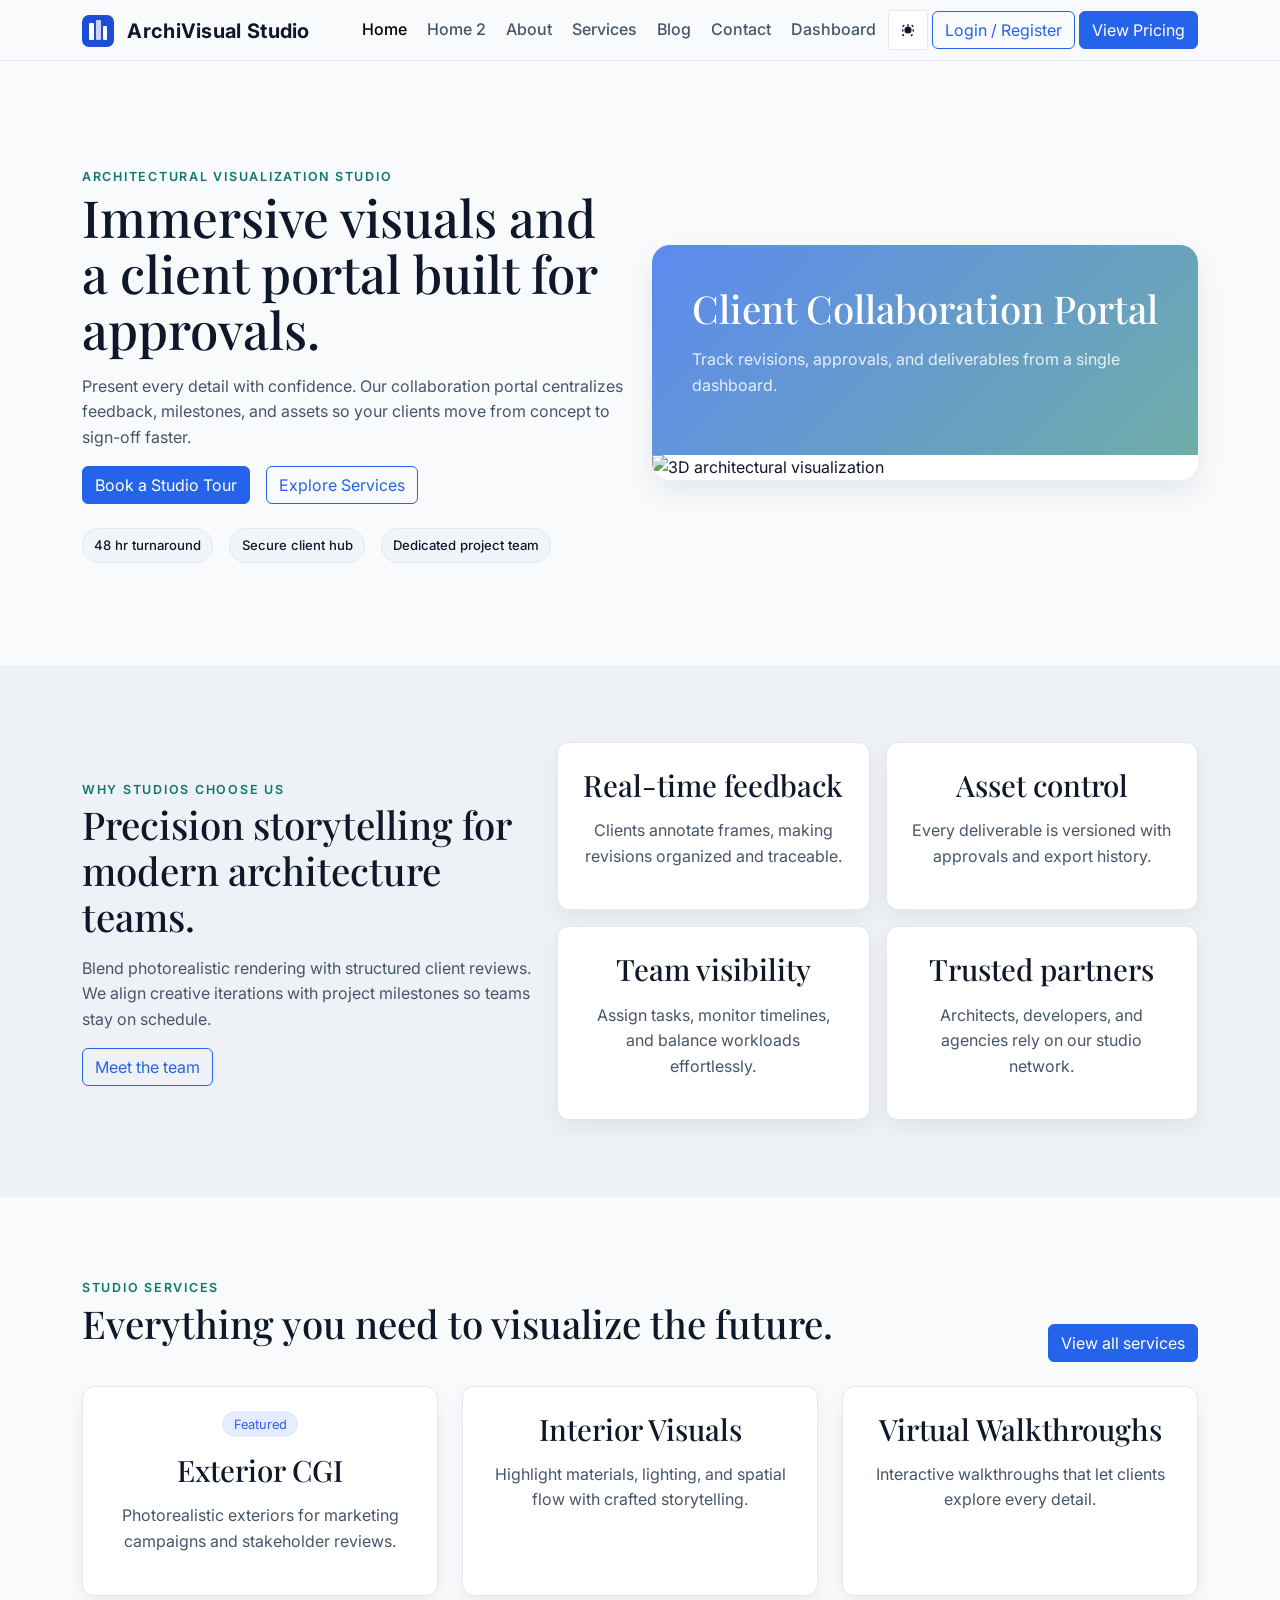
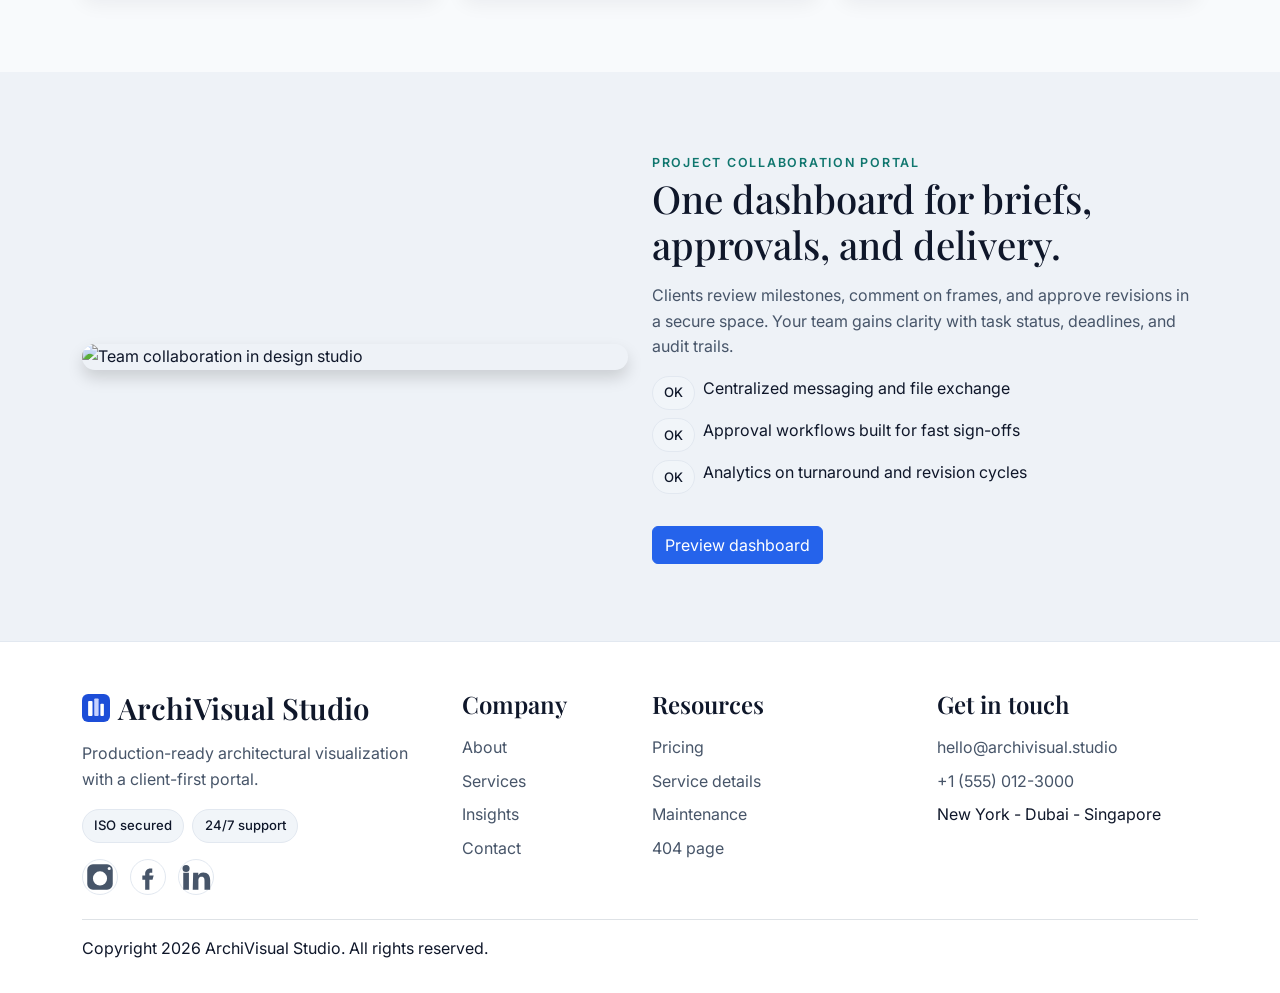
==== index.html @ 90f93f58 "C" ====
<!DOCTYPE html>
<html lang="en" data-theme="light">

<head>
  <meta charset="UTF-8" />
  <meta name="viewport" content="width=device-width, initial-scale=1" />
  <title>Architectural Visualization Studio | Client Collaboration Portal</title>
  <link rel="icon" href="favicon.svg" type="image/svg+xml" />
  <meta name="description"
    content="Architectural Visualization Studio delivers immersive 3D experiences with a client-first collaboration portal, real-time reviews, and production-ready outputs." />
  <link rel="preconnect" href="https://fonts.googleapis.com" />
  <link rel="preconnect" href="https://fonts.gstatic.com" crossorigin />
  <link
    href="https://fonts.googleapis.com/css2?family=Inter:wght@400;500;600;700&family=Playfair+Display:wght@600;700&display=swap"
    rel="stylesheet" />
  <link href="https://cdn.jsdelivr.net/npm/bootstrap@5.3.2/dist/css/bootstrap.min.css" rel="stylesheet" />
  <link rel="stylesheet" href="css/styles.css" />
</head>

<body>
  <div class="page-wrapper">
    <header class="site-header">
      <nav class="navbar navbar-expand-lg">
        <div class="container">
          <a class="navbar-brand" href="index.html">
            <img src="favicon.svg" alt="ArchiVisual Studio Logo"
              style="width: 32px; height: 32px; display: inline-block; vertical-align: middle; margin-right: 8px;">
            <span style="display: inline-block; vertical-align: middle;">ArchiVisual Studio</span>
          </a>
          <button class="navbar-toggler" type="button" data-bs-toggle="collapse" data-bs-target="#mainNav"
            aria-controls="mainNav" aria-expanded="false" aria-label="Toggle navigation">
            <span class="navbar-toggler-icon"></span>
          </button>
          <div class="collapse navbar-collapse" id="mainNav">
            <ul class="navbar-nav ms-auto align-items-lg-center gap-1">
              <li class="nav-item">
                <a class="nav-link active" href="index.html">Home</a>
              </li>
              <li class="nav-item">
                <a class="nav-link" href="home-2.html">Home 2</a>
              </li>
              <li class="nav-item">
                <a class="nav-link" href="about.html">About</a>
              </li>
              <li class="nav-item">
                <a class="nav-link" href="services.html">Services</a>
              </li>
              <li class="nav-item">
                <a class="nav-link" href="blog.html">Blog</a>
              </li>
              <li class="nav-item">
                <a class="nav-link" href="contact.html">Contact</a>
              </li>
              <li class="nav-item">
                <a class="nav-link" href="dashboard.html">Dashboard</a>
              </li>
              <li class="nav-item">
                <button class="btn theme-toggle btn-sm" data-theme-toggle aria-pressed="false">
                  Dark mode
                </button>
              </li>
              <li class="nav-item">
                <a class="btn btn-outline-primary" href="login.html">Login / Register</a>
              </li>
              <li class="nav-item">
                <a class="btn btn-primary" href="pricing.html">View Pricing</a>
              </li>
            </ul>
          </div>
        </div>
      </nav>
    </header>

    <main>
      <section class="hero">
        <div class="container">
          <div class="row align-items-center g-4">
            <div class="col-lg-6">
              <span class="eyebrow">Architectural Visualization Studio</span>
              <h1>Immersive visuals and a client portal built for approvals.</h1>
              <p>
                Present every detail with confidence. Our collaboration portal centralizes feedback,
                milestones, and assets so your clients move from concept to sign-off faster.
              </p>
              <div class="d-flex flex-wrap gap-3">
                <a class="btn btn-primary" href="contact.html">Book a Studio Tour</a>
                <a class="btn btn-outline-primary" href="services.html">Explore Services</a>
              </div>
              <div class="d-flex flex-wrap gap-3 mt-4">
                <span class="tag">48 hr turnaround</span>
                <span class="tag">Secure client hub</span>
                <span class="tag">Dedicated project team</span>
              </div>
            </div>
            <div class="col-lg-6">
              <div class="hero-card">
                <div class="hero-media">
                  <h2>Client Collaboration Portal</h2>
                  <p>Track revisions, approvals, and deliverables from a single dashboard.</p>
                </div>
                <img src="https://images.unsplash.com/photo-1503387762-592deb58ef4e?auto=format&fit=crop&w=1200&q=80"
                  alt="3D architectural visualization" />
              </div>
            </div>
          </div>
        </div>
      </section>

      <section class="section section-alt">
        <div class="container">
          <div class="row align-items-center g-4">
            <div class="col-lg-5">
              <span class="eyebrow">Why studios choose us</span>
              <h2>Precision storytelling for modern architecture teams.</h2>
              <p>
                Blend photorealistic rendering with structured client reviews. We align creative
                iterations with project milestones so teams stay on schedule.
              </p>
              <a class="btn btn-outline-primary" href="about.html">Meet the team</a>
            </div>
            <div class="col-lg-7">
              <div class="row g-3">
                <div class="col-md-6">
                  <div class="feature-card">
                    <h3>Real-time feedback</h3>
                    <p>Clients annotate frames, making revisions organized and traceable.</p>
                  </div>
                </div>
                <div class="col-md-6">
                  <div class="feature-card">
                    <h3>Asset control</h3>
                    <p>Every deliverable is versioned with approvals and export history.</p>
                  </div>
                </div>
                <div class="col-md-6">
                  <div class="feature-card">
                    <h3>Team visibility</h3>
                    <p>Assign tasks, monitor timelines, and balance workloads effortlessly.</p>
                  </div>
                </div>
                <div class="col-md-6">
                  <div class="feature-card">
                    <h3>Trusted partners</h3>
                    <p>Architects, developers, and agencies rely on our studio network.</p>
                  </div>
                </div>
              </div>
            </div>
          </div>
        </div>
      </section>

      <section class="section">
        <div class="container">
          <div class="d-flex justify-content-between align-items-end flex-wrap gap-3 mb-4">
            <div>
              <span class="eyebrow">Studio services</span>
              <h2>Everything you need to visualize the future.</h2>
            </div>
            <a class="btn btn-primary" href="services.html">View all services</a>
          </div>
          <div class="row g-4">
            <div class="col-md-6 col-lg-4">
              <div class="service-card">
                <span class="status-badge">Featured</span>
                <h3 class="mt-3">Exterior CGI</h3>
                <p>Photorealistic exteriors for marketing campaigns and stakeholder reviews.</p>
              </div>
            </div>
            <div class="col-md-6 col-lg-4">
              <div class="service-card">
                <h3>Interior Visuals</h3>
                <p>Highlight materials, lighting, and spatial flow with crafted storytelling.</p>
              </div>
            </div>
            <div class="col-md-6 col-lg-4">
              <div class="service-card">
                <h3>Virtual Walkthroughs</h3>
                <p>Interactive walkthroughs that let clients explore every detail.</p>
              </div>
            </div>
          </div>
        </div>
      </section>

      <section class="section section-alt">
        <div class="container">
          <div class="row align-items-center g-4">
            <div class="col-lg-6">
              <img class="rounded-4 shadow"
                src="https://images.unsplash.com/photo-1497366754035-f200968a6e72?auto=format&fit=crop&w=1200&q=80"
                alt="Team collaboration in design studio" />
            </div>
            <div class="col-lg-6">
              <span class="eyebrow">Project collaboration portal</span>
              <h2>One dashboard for briefs, approvals, and delivery.</h2>
              <p>
                Clients review milestones, comment on frames, and approve revisions in a secure
                space. Your team gains clarity with task status, deadlines, and audit trails.
              </p>
              <ul class="list-unstyled mt-3">
                <li class="d-flex align-items-start gap-2 mb-2">
                  <span class="tag">OK</span>
                  <span>Centralized messaging and file exchange</span>
                </li>
                <li class="d-flex align-items-start gap-2 mb-2">
                  <span class="tag">OK</span>
                  <span>Approval workflows built for fast sign-offs</span>
                </li>
                <li class="d-flex align-items-start gap-2">
                  <span class="tag">OK</span>
                  <span>Analytics on turnaround and revision cycles</span>
                </li>
              </ul>
              <a class="btn btn-primary mt-3" href="dashboard.html">Preview dashboard</a>
            </div>
          </div>
        </div>
      </section>
    </main>

    <footer class="site-footer">
      <div class="container">
        <div class="row g-4">
          <div class="col-lg-4">
            <div style="display: flex; align-items: center; gap: 8px; margin-bottom: 1rem;">
              <img src="favicon.svg" alt="ArchiVisual Studio Logo" style="width: 28px; height: 28px;">
              <h3 class="footer-title" style="margin-bottom: 0;">ArchiVisual Studio</h3>
            </div>
            <p>Production-ready architectural visualization with a client-first portal.</p>
            <div class="d-flex gap-2">
              <span class="tag">ISO secured</span>
              <span class="tag">24/7 support</span>
            </div>
            <div class="footer-social">
              <a href="https://www.instagram.com" aria-label="Instagram">
                <svg viewBox="0 0 24 24" aria-hidden="true">
                  <path
                    d="M7 3h10a4 4 0 0 1 4 4v10a4 4 0 0 1-4 4H7a4 4 0 0 1-4-4V7a4 4 0 0 1 4-4Zm5 5a5 5 0 1 0 .001 10.001A5 5 0 0 0 12 8Zm6.5-.9a1.1 1.1 0 1 0 0-2.2 1.1 1.1 0 0 0 0 2.2Z" />
                </svg>
              </a>
              <a href="https://www.facebook.com" aria-label="Facebook">
                <svg viewBox="0 0 24 24" aria-hidden="true">
                  <path d="M13.5 9H15V6h-1.5C11.6 6 10 7.6 10 9.5V11H8v3h2v7h3v-7h2.2l.8-3H13V9.5c0-.3.2-.5.5-.5Z" />
                </svg>
              </a>
              <a href="https://www.linkedin.com" aria-label="LinkedIn">
                <svg viewBox="0 0 24 24" aria-hidden="true">
                  <path
                    d="M4.98 3.5A2.5 2.5 0 1 0 5 8.5a2.5 2.5 0 0 0-.02-5ZM3 9h4v12H3zM10 9h3.6v1.7h.05c.5-.9 1.7-1.9 3.5-1.9C20.4 8.8 22 10.9 22 14.3V21h-4v-6c0-1.4 0-3.2-2-3.2-2 0-2.3 1.5-2.3 3.1V21h-4z" />
                </svg>
              </a>
            </div>
          </div>
          <div class="col-lg-2 col-md-4">
            <h4 class="footer-title">Company</h4>
            <div class="footer-list">
              <a href="about.html">About</a>
              <a href="services.html">Services</a>
              <a href="blog.html">Insights</a>
              <a href="contact.html">Contact</a>
            </div>
          </div>
          <div class="col-lg-3 col-md-4">
            <h4 class="footer-title">Resources</h4>
            <div class="footer-list">
              <a href="pricing.html">Pricing</a>
              <a href="service-details.html">Service details</a>
              <a href="coming-soon.html">Maintenance</a>
              <a href="404.html">404 page</a>
            </div>
          </div>
          <div class="col-lg-3 col-md-4">
            <h4 class="footer-title">Get in touch</h4>
            <div class="footer-list">
              <a href="mailto:hello@archivisual.studio">hello@archivisual.studio</a>
              <a href="tel:+15550123000">+1 (555) 012-3000</a>
              <span>New York - Dubai - Singapore</span>
            </div>
          </div>
        </div>
        <div class="d-flex justify-content-between align-items-center flex-wrap gap-3 mt-4 border-top pt-3">
          <span>Copyright 2026 ArchiVisual Studio. All rights reserved.</span>
        </div>
      </div>
    </footer>
  </div>

  <script src="https://cdn.jsdelivr.net/npm/bootstrap@5.3.2/dist/js/bootstrap.bundle.min.js"></script>
  <script src="js/main.js"></script>
</body>

</html>
---- css/styles.css ----
/* Base theme variables */
:root {
  color-scheme: light;
  --bg: #f8fafc;
  --bg-alt: #eef2f7;
  --surface: #ffffff;
  --surface-alt: #f1f5f9;
  --text: #0f172a;
  --text-muted: #475569;
  --primary: #2563eb;
  --primary-contrast: #ffffff;
  --accent: #0f766e;
  --border: #e2e8f0;
  --shadow: 0 12px 30px rgba(15, 23, 42, 0.08);
  --radius: 18px;
  --radius-sm: 12px;
  --focus: 0 0 0 0.25rem rgba(37, 99, 235, 0.25);
  --font-sans: "Inter", "Segoe UI", system-ui, -apple-system, sans-serif;
  --font-serif: "Playfair Display", "Times New Roman", serif;
}

[data-theme="dark"] {
  color-scheme: dark;
  --bg: #0b1120;
  --bg-alt: #111827;
  --surface: #111827;
  --surface-alt: #1f2937;
  --text: #f8fafc;
  --text-muted: #cbd5f5;
  --primary: #60a5fa;
  --primary-contrast: #0b1120;
  --accent: #2dd4bf;
  --border: #243047;
  --shadow: 0 20px 40px rgba(3, 7, 18, 0.5);
  --focus: 0 0 0 0.25rem rgba(96, 165, 250, 0.35);
}

* {
  box-sizing: border-box;
}

html {
  font-size: 16px;
  scroll-behavior: smooth;
}

body {
  font-family: var(--font-sans);
  background: var(--bg);
  color: var(--text);
  line-height: 1.6;
  margin: 0;
}

img {
  max-width: 100%;
  display: block;
}

a {
  color: inherit;
  text-decoration: none;
}

a:hover,
a:focus {
  color: var(--primary);
}

:focus-visible {
  outline: none;
  box-shadow: var(--focus);
  border-radius: 8px;
}

.page-wrapper {
  min-height: 100vh;
  display: flex;
  flex-direction: column;
}

.site-header {
  position: sticky;
  top: 0;
  z-index: 1000;
  background: rgba(248, 250, 252, 0.9);
  backdrop-filter: blur(10px);
  border-bottom: 1px solid var(--border);
}

.site-header .navbar-toggler {
  border-color: var(--border);
}

.site-header .navbar-toggler-icon {
  background-image: url("data:image/svg+xml,%3csvg xmlns='http://www.w3.org/2000/svg' viewBox='0 0 30 30'%3e%3cpath stroke='rgba(15, 23, 42, 0.85)' stroke-linecap='round' stroke-miterlimit='10' stroke-width='2' d='M4 7h22M4 15h22M4 23h22'/%3e%3c/svg%3e");
}

[data-theme="dark"] .site-header {
  background: rgba(15, 23, 42, 0.9);
}

[data-theme="dark"] .site-header .navbar-toggler-icon {
  background-image: url("data:image/svg+xml,%3csvg xmlns='http://www.w3.org/2000/svg' viewBox='0 0 30 30'%3e%3cpath stroke='rgba(248, 250, 252, 0.9)' stroke-linecap='round' stroke-miterlimit='10' stroke-width='2' d='M4 7h22M4 15h22M4 23h22'/%3e%3c/svg%3e");
}

.navbar-brand {
  font-weight: 700;
  letter-spacing: 0.3px;
  color: var(--text);
}

.navbar-brand:hover,
.navbar-brand:focus {
  color: var(--text);
}

.nav-link {
  font-weight: 500;
  color: var(--text-muted);
}

.nav-link.active,
.nav-link:hover,
.nav-link:focus {
  color: var(--text);
}

.theme-toggle {
  border: 1px solid var(--border);
  background: var(--surface);
  color: var(--text);
  width: 40px;
  height: 40px;
  display: inline-flex;
  align-items: center;
  justify-content: center;
  padding: 0;
}

.theme-toggle svg {
  width: 18px;
  height: 18px;
  fill: currentColor;
}

.btn-primary {
  background: var(--primary);
  border-color: var(--primary);
  color: var(--primary-contrast);
}

.btn-primary:hover,
.btn-primary:focus {
  background: #1d4ed8;
  border-color: #1d4ed8;
}

[data-theme="dark"] .btn-primary:hover,
[data-theme="dark"] .btn-primary:focus {
  background: #3b82f6;
  border-color: #3b82f6;
}

.btn-outline-primary {
  color: var(--primary);
  border-color: var(--primary);
}

.btn-outline-primary:hover,
.btn-outline-primary:focus {
  background: var(--primary);
  color: var(--primary-contrast);
}

.section {
  padding: clamp(3rem, 6vw, 5rem) 0;
}

.section>.container>.eyebrow,
.section>.container>h1,
.section>.container>h2,
.section>.container>p.lead,
.section>.container>p:not(.lead) {
  text-align: center;
}

.section>.container>h1,
.section>.container>h2 {
  max-width: 900px;
  margin-left: auto;
  margin-right: auto;
}

.section>.container>p {
  max-width: 800px;
  margin-left: auto;
  margin-right: auto;
}

.section-alt {
  background: var(--bg-alt);
}

.eyebrow {
  text-transform: uppercase;
  letter-spacing: 0.14em;
  font-size: 0.78rem;
  color: var(--accent);
  font-weight: 600;
}

h1,
h2,
h3,
h4,
h5,
h6 {
  font-family: var(--font-serif);
  margin: 0 0 1rem;
  color: var(--text);
}

h1 {
  font-size: clamp(2.4rem, 4vw, 3.6rem);
  line-height: 1.1;
}

h2 {
  font-size: clamp(1.9rem, 3vw, 2.7rem);
}

h3 {
  font-size: clamp(1.45rem, 2.3vw, 2rem);
}

p {
  color: var(--text-muted);
  margin: 0 0 1rem;
}

.hero {
  padding: clamp(4rem, 8vw, 7rem) 0;
}

.hero-card {
  background: var(--surface);
  border-radius: var(--radius);
  box-shadow: var(--shadow);
  overflow: hidden;
}

.hero-media {
  background: linear-gradient(135deg, rgba(37, 99, 235, 0.75), rgba(15, 118, 110, 0.6));
  color: var(--primary-contrast);
  padding: 2.5rem;
}

.hero-media h2 {
  color: var(--primary-contrast);
}

.hero-media p {
  color: rgba(255, 255, 255, 0.85);
}

.feature-card,
.service-card,
.blog-card,
.pricing-card {
  background: var(--surface);
  border: 1px solid var(--border);
  border-radius: var(--radius-sm);
  padding: 1.5rem;
  height: 100%;
  box-shadow: 0 8px 20px rgba(15, 23, 42, 0.06);
  text-align: center;
}

/* Center all buttons within cards */
.feature-card .btn,
.service-card .btn,
.blog-card .btn,
.pricing-card .btn {
  display: inline-block;
  margin-left: auto;
  margin-right: auto;
}

.team-card {
  display: flex;
  flex-direction: column;
  align-items: center;
  text-align: center;
  gap: 0.75rem;
}

.team-card img {
  width: 140px;
  height: 140px;
  object-fit: cover;
  border-radius: 999px;
}

.team-card p {
  margin-bottom: 0;
}

.blog-card {
  display: flex;
  flex-direction: column;
  gap: 0.75rem;
}

.blog-card img {
  width: 100%;
  height: 200px;
  object-fit: cover;
  border-radius: 0.75rem;
}

.blog-card .btn {
  margin-top: auto;
}

.service-card:hover,
.blog-card:hover,
.feature-card:hover {
  transform: translateY(-4px);
  transition: transform 0.2s ease;
}

.tag {
  display: inline-flex;
  align-items: center;
  gap: 0.35rem;
  font-size: 0.82rem;
  padding: 0.35rem 0.7rem;
  border-radius: 999px;
  background: var(--surface-alt);
  color: var(--text);
  font-weight: 500;
  border: 1px solid var(--border);
}

.site-footer {
  margin-top: auto;
  padding: 3rem 0 2rem;
  background: var(--surface);
  border-top: 1px solid var(--border);
}

.footer-title {
  font-weight: 600;
  margin-bottom: 1rem;
}

.footer-list a {
  display: block;
  color: var(--text-muted);
  margin-bottom: 0.5rem;
}

.footer-list a:hover {
  color: var(--text);
}

.footer-social {
  display: flex;
  gap: 0.75rem;
  margin-top: 1rem;
}

.footer-social a {
  width: 36px;
  height: 36px;
  border-radius: 999px;
  border: 1px solid var(--border);
  display: inline-flex;
  align-items: center;
  justify-content: center;
  color: var(--text-muted);
  transition: color 0.2s ease, border-color 0.2s ease, transform 0.2s ease;
}

.footer-social a svg {
  fill: var(--text-muted);
  transition: fill 0.2s ease;
}

.footer-social a:hover,
.footer-social a:focus {
  color: var(--primary);
  border-color: var(--primary);
  transform: translateY(-2px);
}

.footer-social a:hover svg,
.footer-social a:focus svg {
  fill: var(--primary);
}

.dashboard-shell {
  min-height: 100vh;
  display: grid;
  grid-template-columns: 260px 1fr;
}

.dashboard-sidebar {
  background: var(--surface);
  border-right: 1px solid var(--border);
  padding: 2rem 1.5rem;
}

.dashboard-content {
  padding: 2rem;
}

.stat-card {
  background: var(--surface);
  border: 1px solid var(--border);
  border-radius: var(--radius-sm);
  padding: 1.5rem;
}

.auth-page {
  min-height: 100vh;
  display: grid;
  place-items: center;
  background: var(--bg);
  padding: 2rem 1rem;
}

.auth-card {
  background: var(--surface);
  border-radius: var(--radius);
  box-shadow: var(--shadow);
  padding: 2.5rem;
  width: min(460px, 100%);
}

.auth-logo {
  display: block;
  text-align: center;
  font-weight: 700;
  margin-bottom: 1.5rem;
}

.contact-list {
  display: grid;
  gap: 1rem;
}

.contact-list strong {
  display: block;
  margin-bottom: 0.25rem;
  color: var(--text);
}

.contact-card {
  background: var(--surface);
  border: 1px solid var(--border);
  border-radius: var(--radius-sm);
  padding: 1.25rem;
  display: grid;
  gap: 0.35rem;
}

.form-control,
.form-select {
  background: var(--surface);
  border-color: var(--border);
  color: var(--text);
}

.form-control:focus,
.form-select:focus {
  border-color: var(--primary);
  box-shadow: var(--focus);
}

.chip-group {
  display: flex;
  flex-wrap: wrap;
  gap: 0.5rem;
}

.filter-chip {
  border: 1px solid var(--border);
  background: var(--surface);
  color: var(--text-muted);
  padding: 0.4rem 0.9rem;
  border-radius: 999px;
  cursor: pointer;
  font-size: 0.85rem;
}

.filter-chip.active {
  background: var(--primary);
  color: var(--primary-contrast);
  border-color: var(--primary);
}

.map-placeholder {
  background: var(--surface-alt);
  border-radius: var(--radius);
  min-height: 320px;
  display: grid;
  place-items: center;
  color: var(--text-muted);
  border: 1px dashed var(--border);
}

.coming-soon {
  min-height: 100vh;
  background: linear-gradient(135deg, rgba(37, 99, 235, 0.85), rgba(15, 118, 110, 0.85)),
    url("https://images.unsplash.com/photo-1500530855697-b586d89ba3ee?auto=format&fit=crop&w=1600&q=80") center/cover no-repeat;
  color: #ffffff;
  display: grid;
  place-items: center;
  text-align: center;
  padding: 2rem;
}

.coming-soon .card {
  background: rgba(15, 23, 42, 0.65);
  border: 1px solid rgba(255, 255, 255, 0.12);
}

.coming-card {
  max-width: 520px;
}

.status-badge {
  font-size: 0.8rem;
  background: rgba(37, 99, 235, 0.12);
  color: var(--primary);
  padding: 0.35rem 0.7rem;
  border-radius: 999px;
}

@media (max-width: 991px) {
  .dashboard-shell {
    grid-template-columns: 1fr;
  }

  .dashboard-sidebar {
    border-right: none;
    border-bottom: 1px solid var(--border);
  }
}

@media (max-width: 767px) {
  .hero-card {
    border-radius: var(--radius-sm);
  }

  .site-header .btn {
    width: 100%;
  }

  /* Center buttons in service cards on mobile */
  .service-card .btn,
  .feature-card .btn,
  .blog-card .btn,
  .pricing-card .btn {
    display: inline-block;
    margin: 0 auto;
  }
}
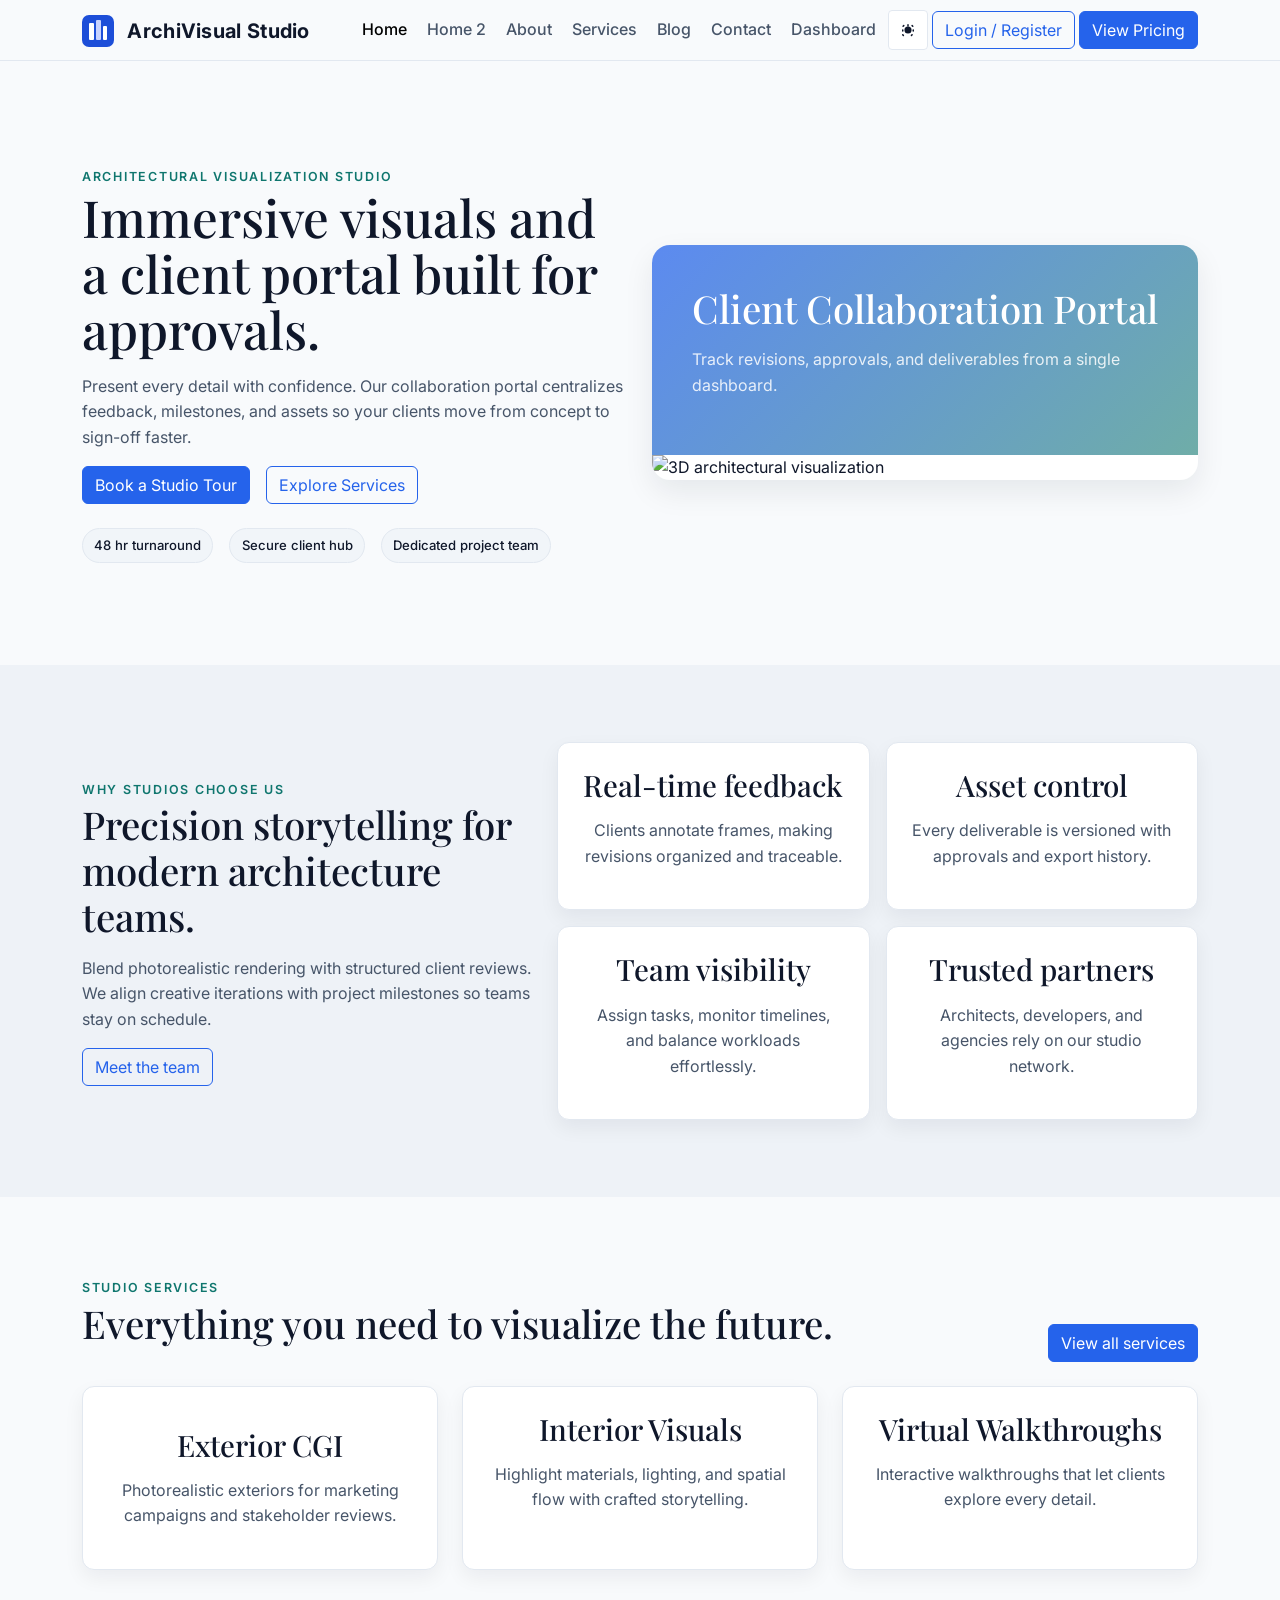
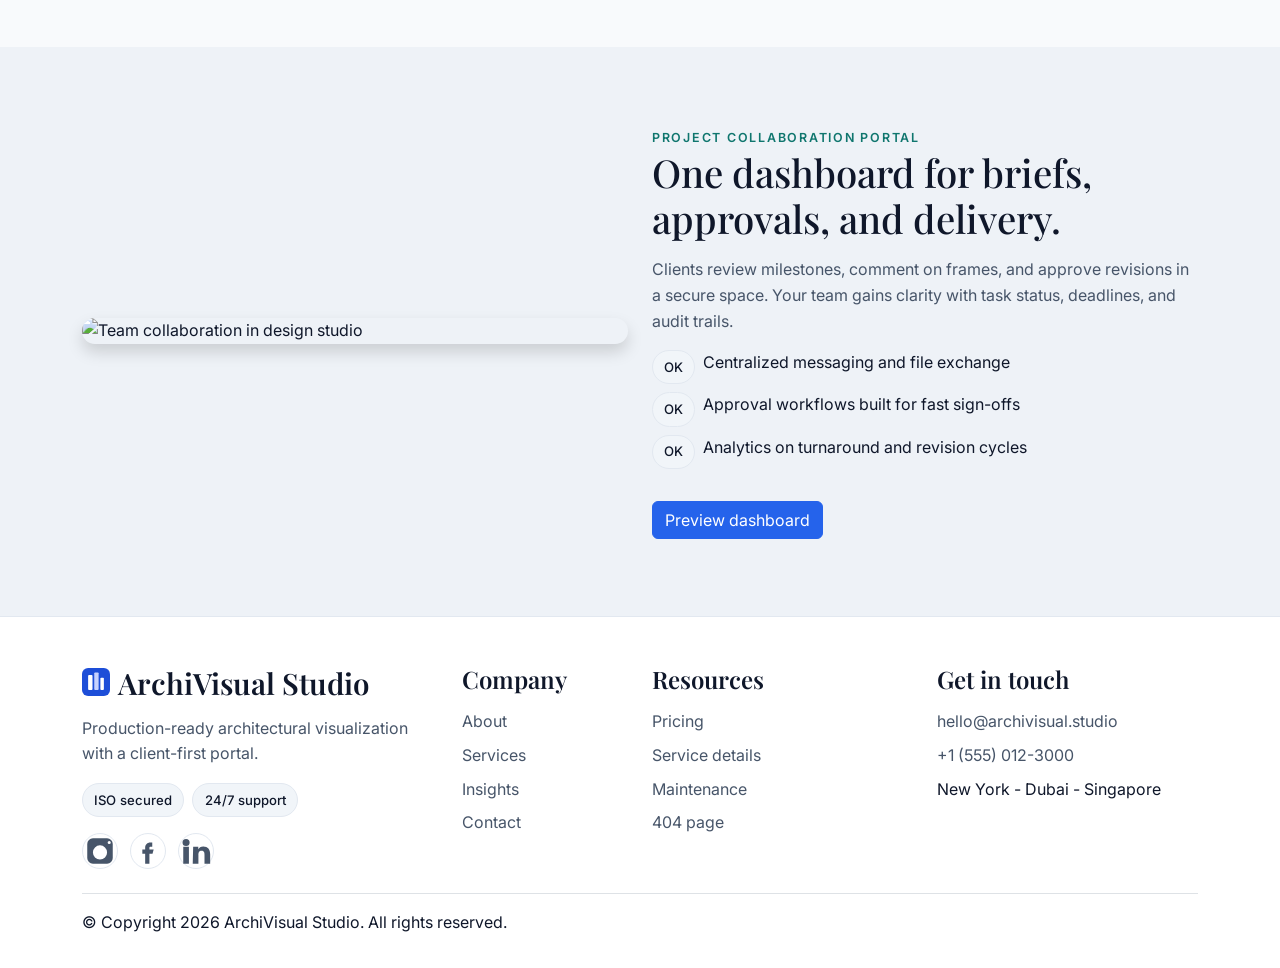
==== commit 36eb2b99: "a" ====
--- a/index.html
+++ b/index.html
@@ -162,7 +162,7 @@
           <div class="row g-4">
             <div class="col-md-6 col-lg-4">
               <div class="service-card">
-                <span class="status-badge">Featured</span>
+                
                 <h3 class="mt-3">Exterior CGI</h3>
                 <p>Photorealistic exteriors for marketing campaigns and stakeholder reviews.</p>
               </div>
@@ -280,7 +280,7 @@
           </div>
         </div>
         <div class="d-flex justify-content-between align-items-center flex-wrap gap-3 mt-4 border-top pt-3">
-          <span>Copyright 2026 ArchiVisual Studio. All rights reserved.</span>
+          <span>&copy; Copyright 2026 ArchiVisual Studio. All rights reserved.</span>
         </div>
       </div>
     </footer>
--- a/css/styles.css
+++ b/css/styles.css
@@ -126,6 +126,17 @@
   color: var(--text);
 }
 
+/* Dark mode navigation fixes */
+[data-theme="dark"] .nav-link {
+  color: var(--text-muted);
+}
+
+[data-theme="dark"] .nav-link.active,
+[data-theme="dark"] .nav-link:hover,
+[data-theme="dark"] .nav-link:focus {
+  color: var(--text);
+}
+
 .theme-toggle {
   border: 1px solid var(--border);
   background: var(--surface);
@@ -341,6 +352,13 @@
   color: var(--text);
   font-weight: 500;
   border: 1px solid var(--border);
+}
+
+/* Ensure OK tags are visible in light mode */
+[data-theme="light"] .tag {
+  background: var(--surface-alt);
+  color: var(--text);
+  border-color: var(--border);
 }
 
 .site-footer {
@@ -412,8 +430,90 @@
   padding: 2rem 1.5rem;
 }
 
+.dashboard-sidebar .nav-link {
+  color: #1e293b !important;
+  font-weight: 500;
+  padding: 0.75rem 1rem;
+  border-radius: 6px;
+  transition: all 0.2s ease;
+}
+
+.dashboard-sidebar .nav-link.active,
+.dashboard-sidebar .nav-link:hover {
+  color: #ffffff !important;
+  background: #2563eb !important;
+}
+
+/* Light mode sidebar navigation */
+[data-theme="light"] .dashboard-sidebar .nav-link {
+  color: #1e293b !important;
+  background: transparent !important;
+}
+
+[data-theme="light"] .dashboard-sidebar .nav-link.active,
+[data-theme="light"] .dashboard-sidebar .nav-link:hover {
+  color: #ffffff !important;
+  background: #2563eb !important;
+}
+
+/* Dark mode sidebar navigation */
+[data-theme="dark"] .dashboard-sidebar .nav-link {
+  color: #f8fafc !important;
+  background: transparent !important;
+}
+
+[data-theme="dark"] .dashboard-sidebar .nav-link.active,
+[data-theme="dark"] .dashboard-sidebar .nav-link:hover {
+  color: #ffffff !important;
+  background: #2563eb !important;
+}
+
 .dashboard-content {
   padding: 2rem;
+  position: relative;
+}
+
+/* Mobile menu button styling */
+#mobileMenuToggle {
+  position: fixed !important;
+  top: 20px !important;
+  left: 20px !important;
+  z-index: 1001;
+  background: #ffffff !important;
+  border: 2px solid #e2e8f0 !important;
+  color: #1e293b !important;
+  padding: 8px 12px !important;
+  border-radius: 6px !important;
+  box-shadow: 0 2px 4px rgba(0, 0, 0, 0.1) !important;
+}
+
+#mobileMenuToggle:hover {
+  background: #f8fafc !important;
+  border-color: #cbd5e1 !important;
+  color: #1e293b !important;
+}
+
+#mobileMenuToggle svg {
+  stroke: #1e293b !important;
+  stroke-width: 2.5 !important;
+}
+
+/* Dark mode styling */
+[data-theme="dark"] #mobileMenuToggle {
+  background: #1e293b !important;
+  border: 2px solid #334155 !important;
+  color: #f8fafc !important;
+  box-shadow: 0 2px 4px rgba(0, 0, 0, 0.3) !important;
+}
+
+[data-theme="dark"] #mobileMenuToggle:hover {
+  background: #334155 !important;
+  border-color: #475569 !important;
+  color: #f8fafc !important;
+}
+
+[data-theme="dark"] #mobileMenuToggle svg {
+  stroke: #f8fafc !important;
 }
 
 .stat-card {
@@ -421,6 +521,7 @@
   border: 1px solid var(--border);
   border-radius: var(--radius-sm);
   padding: 1.5rem;
+  text-align: center;
 }
 
 .auth-page {
@@ -545,8 +646,54 @@
   }
 
   .dashboard-sidebar {
-    border-right: none;
-    border-bottom: 1px solid var(--border);
+    position: fixed;
+    top: 0;
+    left: 0;
+    height: 100vh;
+    width: 280px;
+    z-index: 1050;
+    transform: translateX(-100%);
+    transition: transform 0.3s ease;
+    border-right: 1px solid var(--border);
+  }
+
+  .dashboard-sidebar.show {
+    transform: translateX(0);
+  }
+
+  /* Reduce space between menu items in mobile view */
+  .dashboard-sidebar .d-flex.flex-column {
+    gap: 0.25rem !important;
+  }
+
+  .dashboard-sidebar .nav-link {
+    margin-bottom: 0.125rem !important;
+    padding: 0.5rem 0.75rem !important;
+  }
+
+  .dashboard-content {
+    padding: 1rem;
+    margin-left: 0;
+  }
+
+  /* Add overlay when sidebar is open */
+  .dashboard-shell::before {
+    content: '';
+    position: fixed;
+    top: 0;
+    left: 0;
+    width: 100%;
+    height: 100%;
+    background: rgba(0, 0, 0, 0.5);
+    z-index: 1040;
+    opacity: 0;
+    visibility: hidden;
+    transition: opacity 0.3s ease, visibility 0.3s ease;
+  }
+
+  .dashboard-shell.sidebar-open::before {
+    opacity: 1;
+    visibility: visible;
   }
 }
 
@@ -567,4 +714,98 @@
     display: inline-block;
     margin: 0 auto;
   }
+
+  /* Center hero section content in tab/mobile view */
+  .hero .col-lg-6 {
+    text-align: center;
+  }
+
+  .hero .d-flex {
+    justify-content: center;
+  }
+
+  .hero .d-flex.gap-3 {
+    justify-content: center;
+  }
+
+  .hero-media {
+    text-align: center;
+  }
+
+  /* Center all buttons in mobile/tab view */
+  .btn {
+    display: block;
+    margin: 0.5rem auto;
+    width: auto;
+    padding: 0.5rem 1rem !important;
+    font-size: 0.875rem !important;
+    min-width: auto !important;
+    max-width: 200px !important;
+  }
+
+  /* Center all text content in mobile/tab view */
+  h1, h2, h3, h4, h5, h6 {
+    text-align: center;
+  }
+
+  p {
+    text-align: center;
+  }
+
+  /* Center card content */
+  .service-card,
+  .feature-card,
+  .blog-card,
+  .pricing-card {
+    text-align: center;
+  }
+
+  /* Center eyebrow elements */
+  .eyebrow {
+    text-align: center;
+    display: block;
+  }
+
+  /* Center list items */
+  li {
+    text-align: center;
+  }
+
+  /* Center tags */
+  .tag {
+    margin: 0.25rem auto;
+    display: inline-block;
+  }
+
+  /* Center section headers and content */
+  .section .container > div {
+    text-align: center;
+  }
+
+  /* Center flex containers */
+  .d-flex.justify-content-between {
+    justify-content: center !important;
+    flex-direction: column;
+    align-items: center;
+  }
+
+  /* Fix contact page overflow issues */
+  .row.g-3 {
+    margin: 0;
+  }
+
+  .row.g-3 > * {
+    padding: 0.5rem;
+  }
+
+  /* Ensure form elements don't overflow */
+  body {
+    overflow-x: hidden;
+  }
+
+  .container {
+    max-width: 100%;
+    padding-left: 1rem;
+    padding-right: 1rem;
+  }
 }
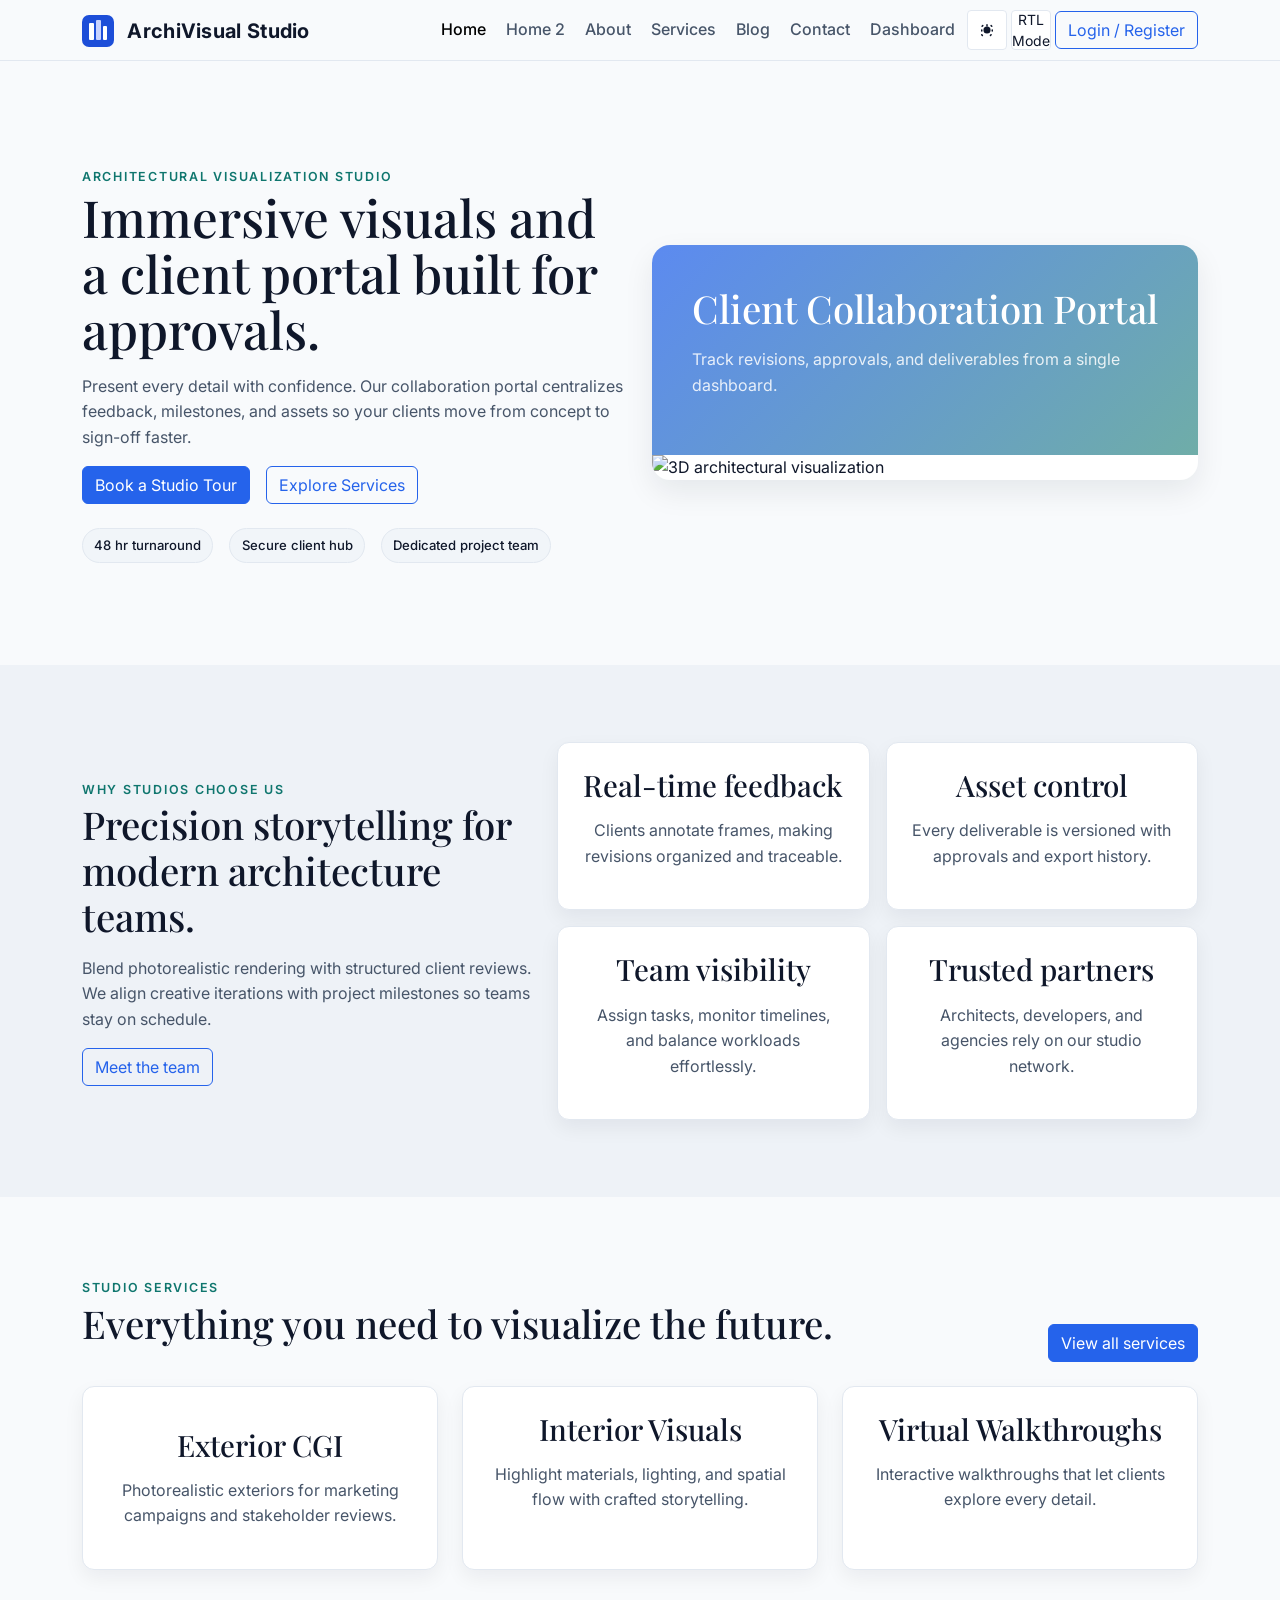
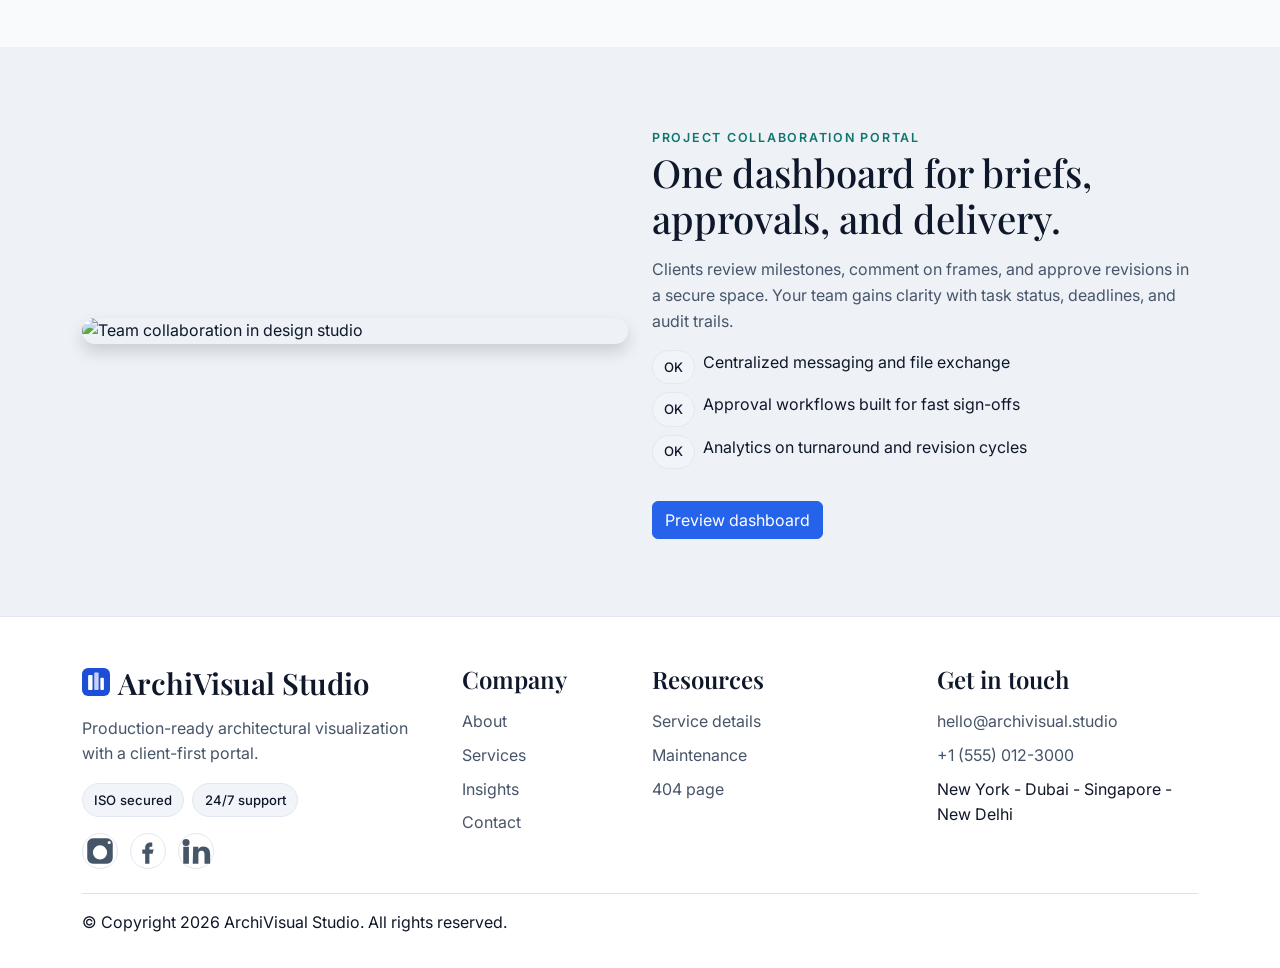
==== commit 42fce947: "cx" ====
--- a/index.html
+++ b/index.html
@@ -60,10 +60,12 @@
                 </button>
               </li>
               <li class="nav-item">
+                <button class="btn theme-toggle btn-sm" data-rtl-toggle aria-pressed="false">
+                  RTL Mode
+                </button>
+              </li>
+              <li class="nav-item">
                 <a class="btn btn-outline-primary" href="login.html">Login / Register</a>
-              </li>
-              <li class="nav-item">
-                <a class="btn btn-primary" href="pricing.html">View Pricing</a>
               </li>
             </ul>
           </div>
@@ -162,7 +164,7 @@
           <div class="row g-4">
             <div class="col-md-6 col-lg-4">
               <div class="service-card">
-                
+
                 <h3 class="mt-3">Exterior CGI</h3>
                 <p>Photorealistic exteriors for marketing campaigns and stakeholder reviews.</p>
               </div>
@@ -264,7 +266,6 @@
           <div class="col-lg-3 col-md-4">
             <h4 class="footer-title">Resources</h4>
             <div class="footer-list">
-              <a href="pricing.html">Pricing</a>
               <a href="service-details.html">Service details</a>
               <a href="coming-soon.html">Maintenance</a>
               <a href="404.html">404 page</a>
@@ -275,7 +276,7 @@
             <div class="footer-list">
               <a href="mailto:hello@archivisual.studio">hello@archivisual.studio</a>
               <a href="tel:+15550123000">+1 (555) 012-3000</a>
-              <span>New York - Dubai - Singapore</span>
+              <span>New York - Dubai - Singapore - New Delhi</span>
             </div>
           </div>
         </div>
@@ -290,4 +291,4 @@
   <script src="js/main.js"></script>
 </body>
 
-</html>+</html>
--- a/css/styles.css
+++ b/css/styles.css
@@ -35,6 +35,13 @@
   --focus: 0 0 0 0.25rem rgba(96, 165, 250, 0.35);
 }
 
+[dir="rtl"] {
+  direction: rtl;
+  text-align: right;
+  --font-sans: "Inter", "Segoe UI", system-ui, -apple-system, sans-serif;
+  --font-serif: "Playfair Display", "Times New Roman", serif;
+}
+
 * {
   box-sizing: border-box;
 }
@@ -430,6 +437,11 @@
   padding: 2rem 1.5rem;
 }
 
+[dir="rtl"] .dashboard-sidebar {
+  border-right: none;
+  border-left: 1px solid var(--border);
+}
+
 .dashboard-sidebar .nav-link {
   color: #1e293b !important;
   font-weight: 500;
@@ -475,16 +487,21 @@
 
 /* Mobile menu button styling */
 #mobileMenuToggle {
-  position: fixed !important;
-  top: 20px !important;
-  left: 20px !important;
+  position: absolute !important;
+  top: 15px !important;
+  left: 15px !important;
   z-index: 1001;
-  background: #ffffff !important;
-  border: 2px solid #e2e8f0 !important;
-  color: #1e293b !important;
-  padding: 8px 12px !important;
+  background: var(--surface) !important;
+  border: 1px solid var(--border) !important;
+  color: var(--text) !important;
+  padding: 8px !important;
   border-radius: 6px !important;
-  box-shadow: 0 2px 4px rgba(0, 0, 0, 0.1) !important;
+  box-shadow: var(--shadow) !important;
+}
+
+[dir="rtl"] #mobileMenuToggle {
+  left: auto !important;
+  right: 15px !important;
 }
 
 #mobileMenuToggle:hover {
@@ -494,8 +511,8 @@
 }
 
 #mobileMenuToggle svg {
-  stroke: #1e293b !important;
-  stroke-width: 2.5 !important;
+  stroke: currentColor !important;
+  stroke-width: 2 !important;
 }
 
 /* Dark mode styling */
@@ -513,7 +530,7 @@
 }
 
 [data-theme="dark"] #mobileMenuToggle svg {
-  stroke: #f8fafc !important;
+  stroke: currentColor !important;
 }
 
 .stat-card {
@@ -658,6 +675,18 @@
   }
 
   .dashboard-sidebar.show {
+    transform: translateX(0);
+  }
+
+  [dir="rtl"] .dashboard-sidebar {
+    left: auto;
+    right: 0;
+    transform: translateX(100%);
+    border-right: none;
+    border-left: 1px solid var(--border);
+  }
+
+  [dir="rtl"] .dashboard-sidebar.show {
     transform: translateX(0);
   }
 
@@ -744,7 +773,12 @@
   }
 
   /* Center all text content in mobile/tab view */
-  h1, h2, h3, h4, h5, h6 {
+  h1,
+  h2,
+  h3,
+  h4,
+  h5,
+  h6 {
     text-align: center;
   }
 
@@ -778,7 +812,7 @@
   }
 
   /* Center section headers and content */
-  .section .container > div {
+  .section .container>div {
     text-align: center;
   }
 
@@ -794,7 +828,7 @@
     margin: 0;
   }
 
-  .row.g-3 > * {
+  .row.g-3>* {
     padding: 0.5rem;
   }
 
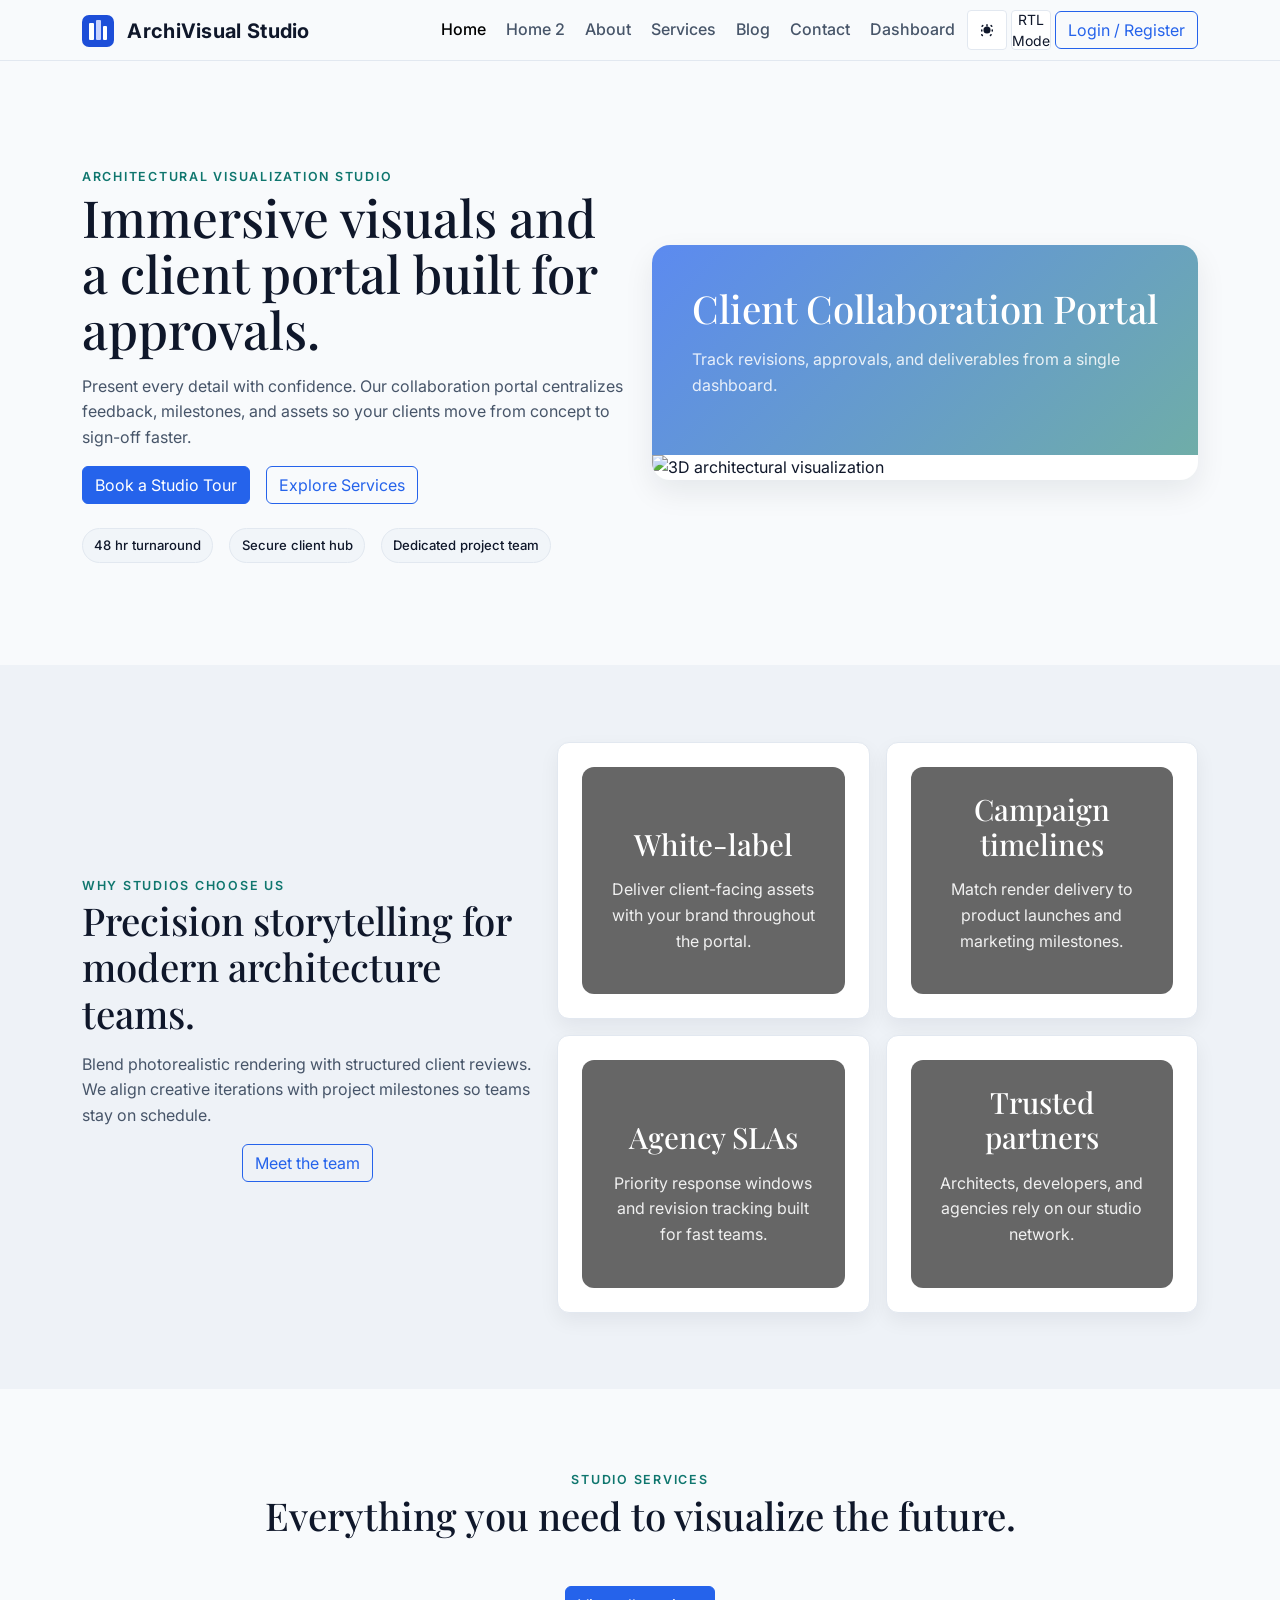
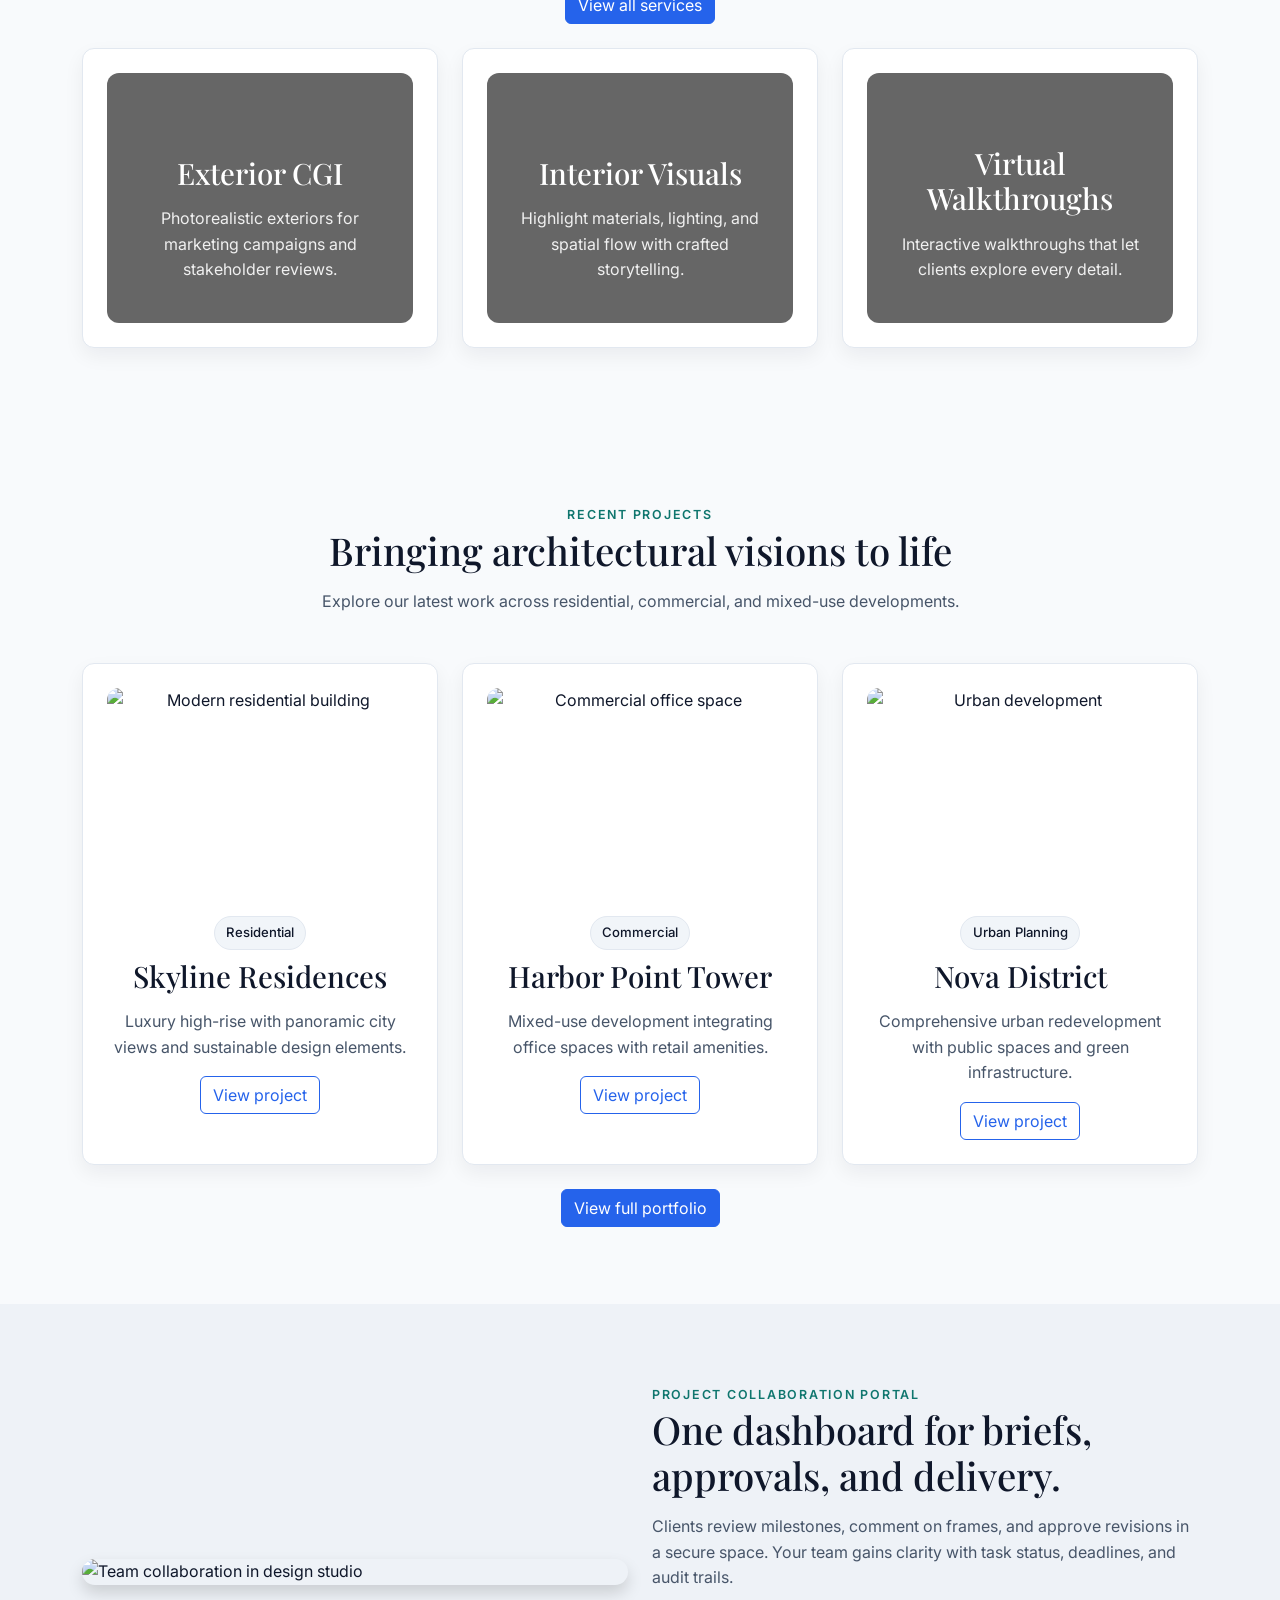
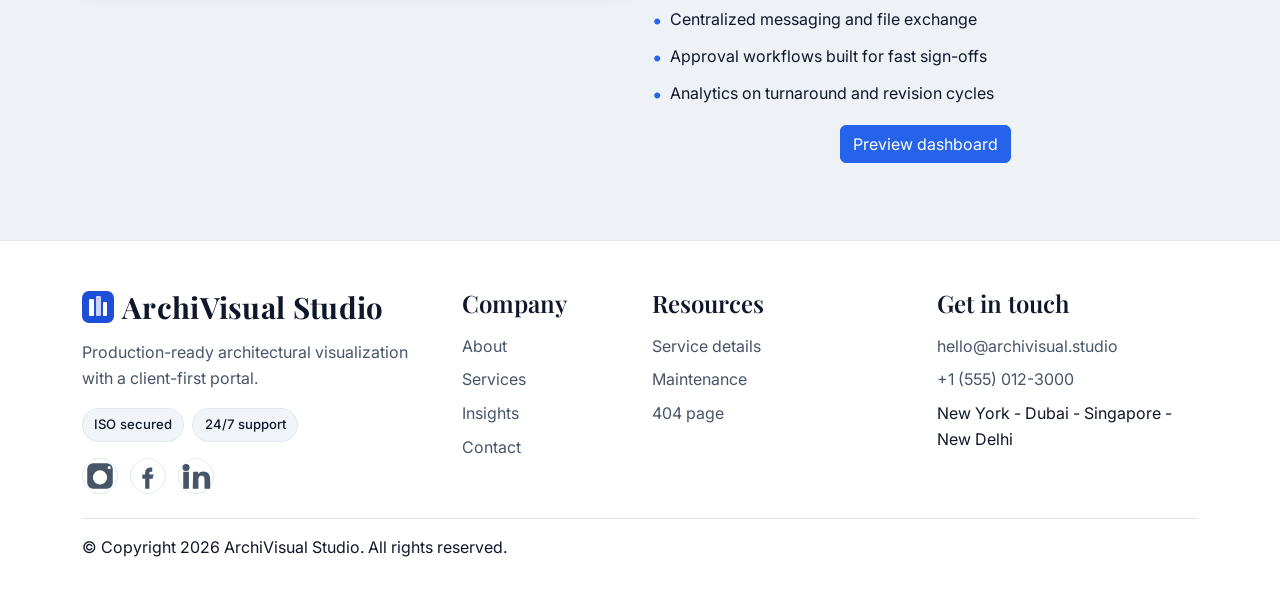
==== commit 96e1677d: "s" ====
--- a/index.html
+++ b/index.html
@@ -25,7 +25,7 @@
           <a class="navbar-brand" href="index.html">
             <img src="favicon.svg" alt="ArchiVisual Studio Logo"
               style="width: 32px; height: 32px; display: inline-block; vertical-align: middle; margin-right: 8px;">
-            <span style="display: inline-block; vertical-align: middle;">ArchiVisual Studio</span>
+            <span style="display: inline-block; vertical-align: middle; font-weight: 700; letter-spacing: 0.3px;">ArchiVisual Studio</span>
           </a>
           <button class="navbar-toggler" type="button" data-bs-toggle="collapse" data-bs-target="#mainNav"
             aria-controls="mainNav" aria-expanded="false" aria-label="Toggle navigation">
@@ -118,32 +118,42 @@
                 Blend photorealistic rendering with structured client reviews. We align creative
                 iterations with project milestones so teams stay on schedule.
               </p>
-              <a class="btn btn-outline-primary" href="about.html">Meet the team</a>
+              <div class="text-center mt-3">
+                <a class="btn btn-outline-primary" href="about.html">Meet the team</a>
+              </div>
             </div>
             <div class="col-lg-7">
               <div class="row g-3">
                 <div class="col-md-6">
-                  <div class="feature-card">
-                    <h3>Real-time feedback</h3>
-                    <p>Clients annotate frames, making revisions organized and traceable.</p>
+                  <div class="feature-card" style="background-image: url('https://images.unsplash.com/photo-1556761175-b413da4baf72?auto=format&fit=crop&w=800&q=80') !important; background-size: cover !important; background-position: center !important; min-height: 200px; position: relative;">
+                    <div style="background: rgba(0,0,0,0.6); padding: 1.5rem; border-radius: inherit; height: 100%; display: flex; flex-direction: column; justify-content: flex-end;">
+                      <h3 style="color: white; margin-top: 0;">White-label</h3>
+                      <p style="color: rgba(255,255,255,0.9);">Deliver client-facing assets with your brand throughout the portal.</p>
+                    </div>
                   </div>
                 </div>
                 <div class="col-md-6">
-                  <div class="feature-card">
-                    <h3>Asset control</h3>
-                    <p>Every deliverable is versioned with approvals and export history.</p>
+                  <div class="feature-card" style="background-image: url('https://images.unsplash.com/photo-1504384308090-c894fdcc538d?auto=format&fit=crop&w=800&q=80') !important; background-size: cover !important; background-position: center !important; min-height: 200px; position: relative;">
+                    <div style="background: rgba(0,0,0,0.6); padding: 1.5rem; border-radius: inherit; height: 100%; display: flex; flex-direction: column; justify-content: flex-end;">
+                      <h3 style="color: white; margin-top: 0;">Campaign timelines</h3>
+                      <p style="color: rgba(255,255,255,0.9);">Match render delivery to product launches and marketing milestones.</p>
+                    </div>
                   </div>
                 </div>
                 <div class="col-md-6">
-                  <div class="feature-card">
-                    <h3>Team visibility</h3>
-                    <p>Assign tasks, monitor timelines, and balance workloads effortlessly.</p>
+                  <div class="feature-card" style="background-image: url('https://images.unsplash.com/photo-1600880292203-757bb62b4baf?auto=format&fit=crop&w=800&q=80') !important; background-size: cover !important; background-position: center !important; min-height: 200px; position: relative;">
+                    <div style="background: rgba(0,0,0,0.6); padding: 1.5rem; border-radius: inherit; height: 100%; display: flex; flex-direction: column; justify-content: flex-end;">
+                      <h3 style="color: white; margin-top: 0;">Agency SLAs</h3>
+                      <p style="color: rgba(255,255,255,0.9);">Priority response windows and revision tracking built for fast teams.</p>
+                    </div>
                   </div>
                 </div>
                 <div class="col-md-6">
-                  <div class="feature-card">
-                    <h3>Trusted partners</h3>
-                    <p>Architects, developers, and agencies rely on our studio network.</p>
+                  <div class="feature-card" style="background-image: url('https://images.unsplash.com/photo-1552664730-d307ca884978?auto=format&fit=crop&w=800&q=80') !important; background-size: cover !important; background-position: center !important; min-height: 200px; position: relative;">
+                    <div style="background: rgba(0,0,0,0.6); padding: 1.5rem; border-radius: inherit; height: 100%; display: flex; flex-direction: column; justify-content: flex-end;">
+                      <h3 style="color: white; margin-top: 0;">Trusted partners</h3>
+                      <p style="color: rgba(255,255,255,0.9);">Architects, developers, and agencies rely on our studio network.</p>
+                    </div>
                   </div>
                 </div>
               </div>
@@ -154,33 +164,89 @@
 
       <section class="section">
         <div class="container">
-          <div class="d-flex justify-content-between align-items-end flex-wrap gap-3 mb-4">
-            <div>
-              <span class="eyebrow">Studio services</span>
-              <h2>Everything you need to visualize the future.</h2>
-            </div>
+          <div class="text-center mb-5">
+            <span class="eyebrow">Studio services</span>
+            <h2>Everything you need to visualize the future.</h2>
+          </div>
+          <div class="text-center mb-4">
             <a class="btn btn-primary" href="services.html">View all services</a>
           </div>
           <div class="row g-4">
             <div class="col-md-6 col-lg-4">
-              <div class="service-card">
-
-                <h3 class="mt-3">Exterior CGI</h3>
-                <p>Photorealistic exteriors for marketing campaigns and stakeholder reviews.</p>
-              </div>
-            </div>
-            <div class="col-md-6 col-lg-4">
-              <div class="service-card">
-                <h3>Interior Visuals</h3>
-                <p>Highlight materials, lighting, and spatial flow with crafted storytelling.</p>
-              </div>
-            </div>
-            <div class="col-md-6 col-lg-4">
-              <div class="service-card">
-                <h3>Virtual Walkthroughs</h3>
-                <p>Interactive walkthroughs that let clients explore every detail.</p>
-              </div>
-            </div>
+              <div class="service-card" style="background-image: url('https://images.unsplash.com/photo-1448630360428-65456885c650?auto=format&fit=crop&w=800&q=80'); background-size: cover; background-position: center; min-height: 300px; position: relative;">
+                <div style="background: rgba(0,0,0,0.6); padding: 1.5rem; border-radius: inherit; height: 100%; display: flex; flex-direction: column; justify-content: flex-end;">
+                  <h3 style="color: white; margin-top: 0;">Exterior CGI</h3>
+                  <p style="color: rgba(255,255,255,0.9);">Photorealistic exteriors for marketing campaigns and stakeholder reviews.</p>
+                </div>
+              </div>
+            </div>
+            <div class="col-md-6 col-lg-4">
+              <div class="service-card" style="background-image: url('https://images.unsplash.com/photo-1486406146926-c627a92ad1ab?auto=format&fit=crop&w=800&q=80'); background-size: cover; background-position: center; min-height: 300px; position: relative;">
+                <div style="background: rgba(0,0,0,0.6); padding: 1.5rem; border-radius: inherit; height: 100%; display: flex; flex-direction: column; justify-content: flex-end;">
+                  <h3 style="color: white; margin-top: 0;">Interior Visuals</h3>
+                  <p style="color: rgba(255,255,255,0.9);">Highlight materials, lighting, and spatial flow with crafted storytelling.</p>
+                </div>
+              </div>
+            </div>
+            <div class="col-md-6 col-lg-4">
+              <div class="service-card" style="background-image: url('https://images.unsplash.com/photo-1451187580459-43490279c0fa?auto=format&fit=crop&w=800&q=80'); background-size: cover; background-position: center; min-height: 300px; position: relative;">
+                <div style="background: rgba(0,0,0,0.6); padding: 1.5rem; border-radius: inherit; height: 100%; display: flex; flex-direction: column; justify-content: flex-end;">
+                  <h3 style="color: white; margin-top: 0;">Virtual Walkthroughs</h3>
+                  <p style="color: rgba(255,255,255,0.9);">Interactive walkthroughs that let clients explore every detail.</p>
+                </div>
+              </div>
+            </div>
+          </div>
+        </div>
+      </section>
+
+      <section class="section">
+        <div class="container">
+          <div class="text-center mb-5">
+            <span class="eyebrow">Recent projects</span>
+            <h2>Bringing architectural visions to life</h2>
+            <p>Explore our latest work across residential, commercial, and mixed-use developments.</p>
+          </div>
+          <div class="row g-4">
+            <div class="col-md-6 col-lg-4">
+              <div class="blog-card">
+                <img src="https://images.unsplash.com/photo-1448630360428-65456885c650?auto=format&fit=crop&w=800&q=80"
+                  alt="Modern residential building" />
+                <div class="mt-3">
+                  <span class="tag">Residential</span>
+                  <h3 class="mt-2">Skyline Residences</h3>
+                  <p>Luxury high-rise with panoramic city views and sustainable design elements.</p>
+                  <a class="btn btn-outline-primary" href="portfolio.html">View project</a>
+                </div>
+              </div>
+            </div>
+            <div class="col-md-6 col-lg-4">
+              <div class="blog-card">
+                <img src="https://images.unsplash.com/photo-1486406146926-c627a92ad1ab?auto=format&fit=crop&w=800&q=80"
+                  alt="Commercial office space" />
+                <div class="mt-3">
+                  <span class="tag">Commercial</span>
+                  <h3 class="mt-2">Harbor Point Tower</h3>
+                  <p>Mixed-use development integrating office spaces with retail amenities.</p>
+                  <a class="btn btn-outline-primary" href="portfolio.html">View project</a>
+                </div>
+              </div>
+            </div>
+            <div class="col-md-6 col-lg-4">
+              <div class="blog-card">
+                <img src="https://images.unsplash.com/photo-1451187580459-43490279c0fa?auto=format&fit=crop&w=800&q=80"
+                  alt="Urban development" />
+                <div class="mt-3">
+                  <span class="tag">Urban Planning</span>
+                  <h3 class="mt-2">Nova District</h3>
+                  <p>Comprehensive urban redevelopment with public spaces and green infrastructure.</p>
+                  <a class="btn btn-outline-primary" href="portfolio.html">View project</a>
+                </div>
+              </div>
+            </div>
+          </div>
+          <div class="text-center mt-4">
+            <a class="btn btn-primary" href="portfolio.html">View full portfolio</a>
           </div>
         </div>
       </section>
@@ -202,19 +268,21 @@
               </p>
               <ul class="list-unstyled mt-3">
                 <li class="d-flex align-items-start gap-2 mb-2">
-                  <span class="tag">OK</span>
+                  <span style="color: var(--primary); font-size: 1.2rem; margin-top: -2px;">•</span>
                   <span>Centralized messaging and file exchange</span>
                 </li>
                 <li class="d-flex align-items-start gap-2 mb-2">
-                  <span class="tag">OK</span>
+                  <span style="color: var(--primary); font-size: 1.2rem; margin-top: -2px;">•</span>
                   <span>Approval workflows built for fast sign-offs</span>
                 </li>
                 <li class="d-flex align-items-start gap-2">
-                  <span class="tag">OK</span>
+                  <span style="color: var(--primary); font-size: 1.2rem; margin-top: -2px;">•</span>
                   <span>Analytics on turnaround and revision cycles</span>
                 </li>
               </ul>
-              <a class="btn btn-primary mt-3" href="dashboard.html">Preview dashboard</a>
+              <div class="text-center mt-3">
+                <a class="btn btn-primary" href="dashboard.html">Preview dashboard</a>
+              </div>
             </div>
           </div>
         </div>
@@ -226,8 +294,8 @@
         <div class="row g-4">
           <div class="col-lg-4">
             <div style="display: flex; align-items: center; gap: 8px; margin-bottom: 1rem;">
-              <img src="favicon.svg" alt="ArchiVisual Studio Logo" style="width: 28px; height: 28px;">
-              <h3 class="footer-title" style="margin-bottom: 0;">ArchiVisual Studio</h3>
+              <img src="favicon.svg" alt="ArchiVisual Studio Logo" style="width: 32px; height: 32px;">
+              <h3 class="footer-title" style="margin-bottom: 0; font-weight: 700; letter-spacing: 0.3px;">ArchiVisual Studio</h3>
             </div>
             <p>Production-ready architectural visualization with a client-first portal.</p>
             <div class="d-flex gap-2">
--- a/css/styles.css
+++ b/css/styles.css
@@ -690,14 +690,14 @@
     transform: translateX(0);
   }
 
-  /* Reduce space between menu items in mobile view */
+  /* Reduce space between menu items in tablet/mobile view */
   .dashboard-sidebar .d-flex.flex-column {
-    gap: 0.25rem !important;
+    gap: 0.125rem !important;
   }
 
   .dashboard-sidebar .nav-link {
-    margin-bottom: 0.125rem !important;
-    padding: 0.5rem 0.75rem !important;
+    margin-bottom: 0.0625rem !important;
+    padding: 0.425rem 0.75rem !important;
   }
 
   .dashboard-content {
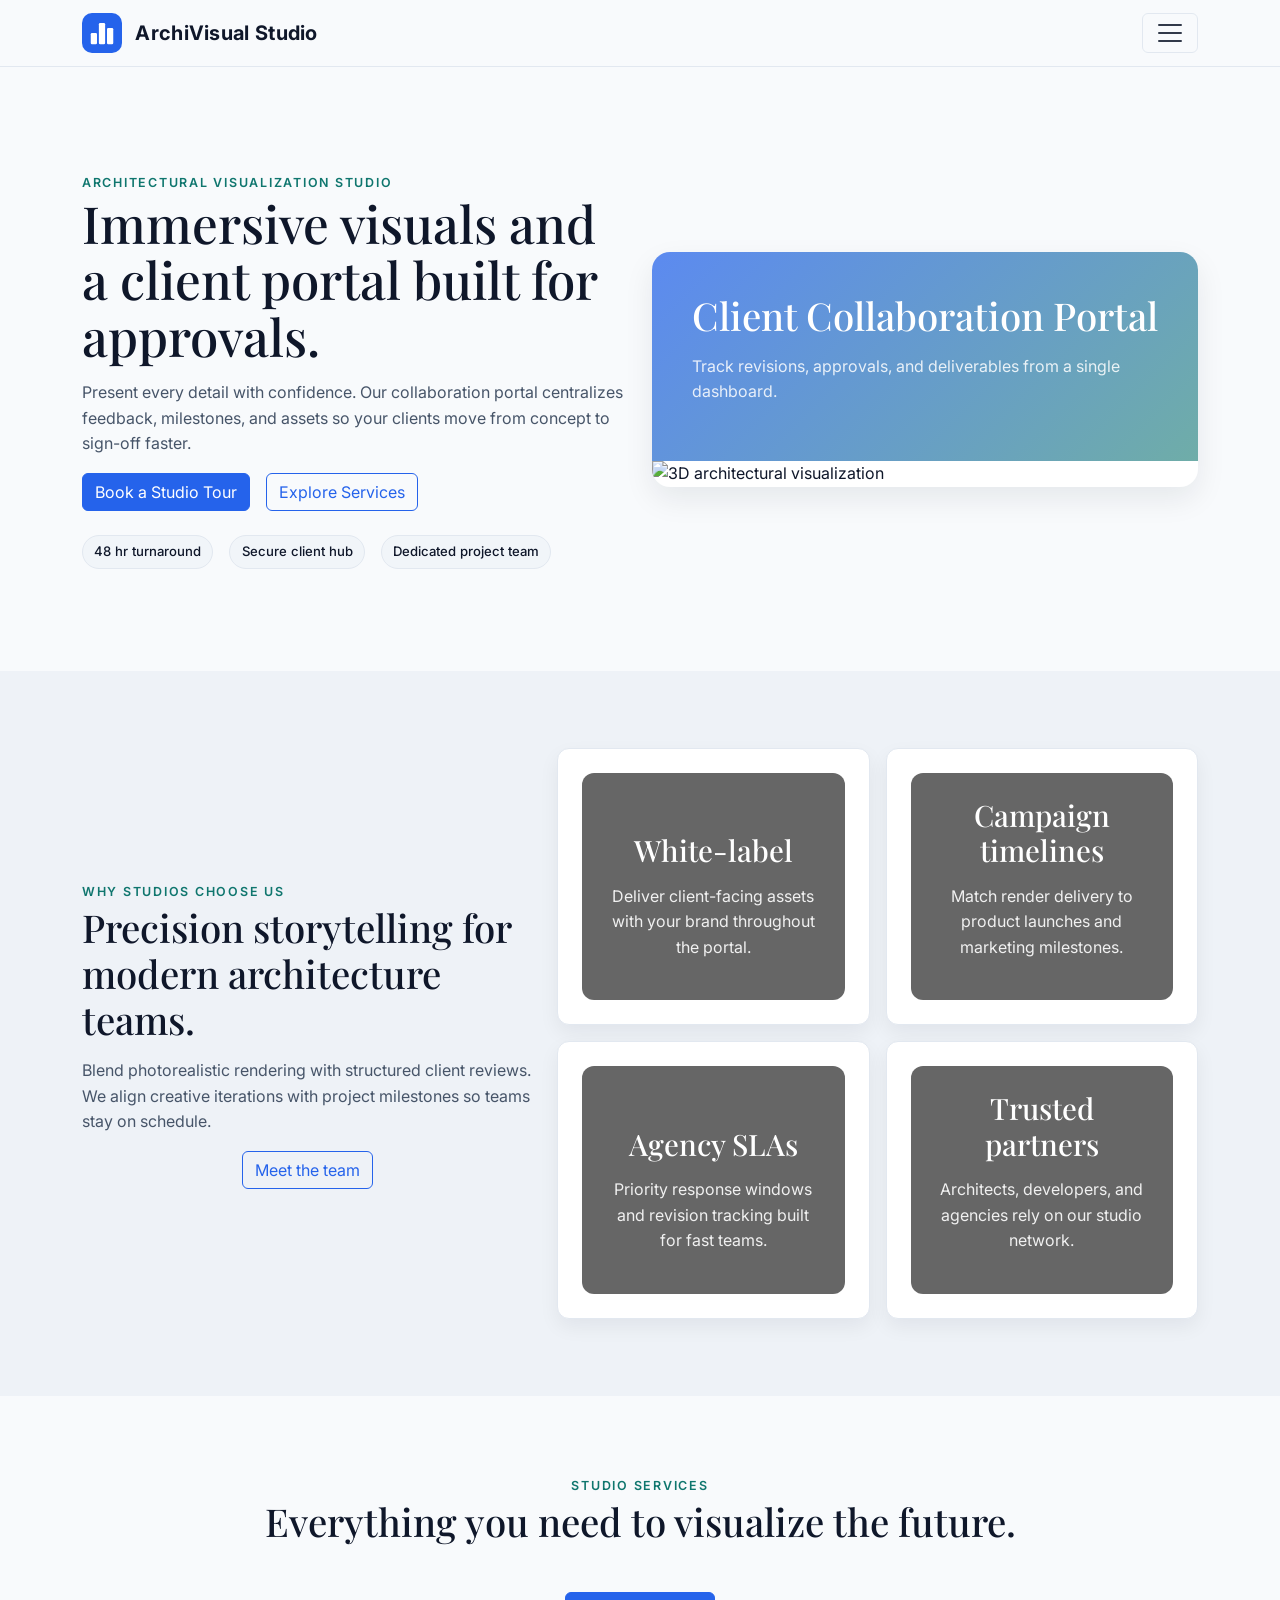
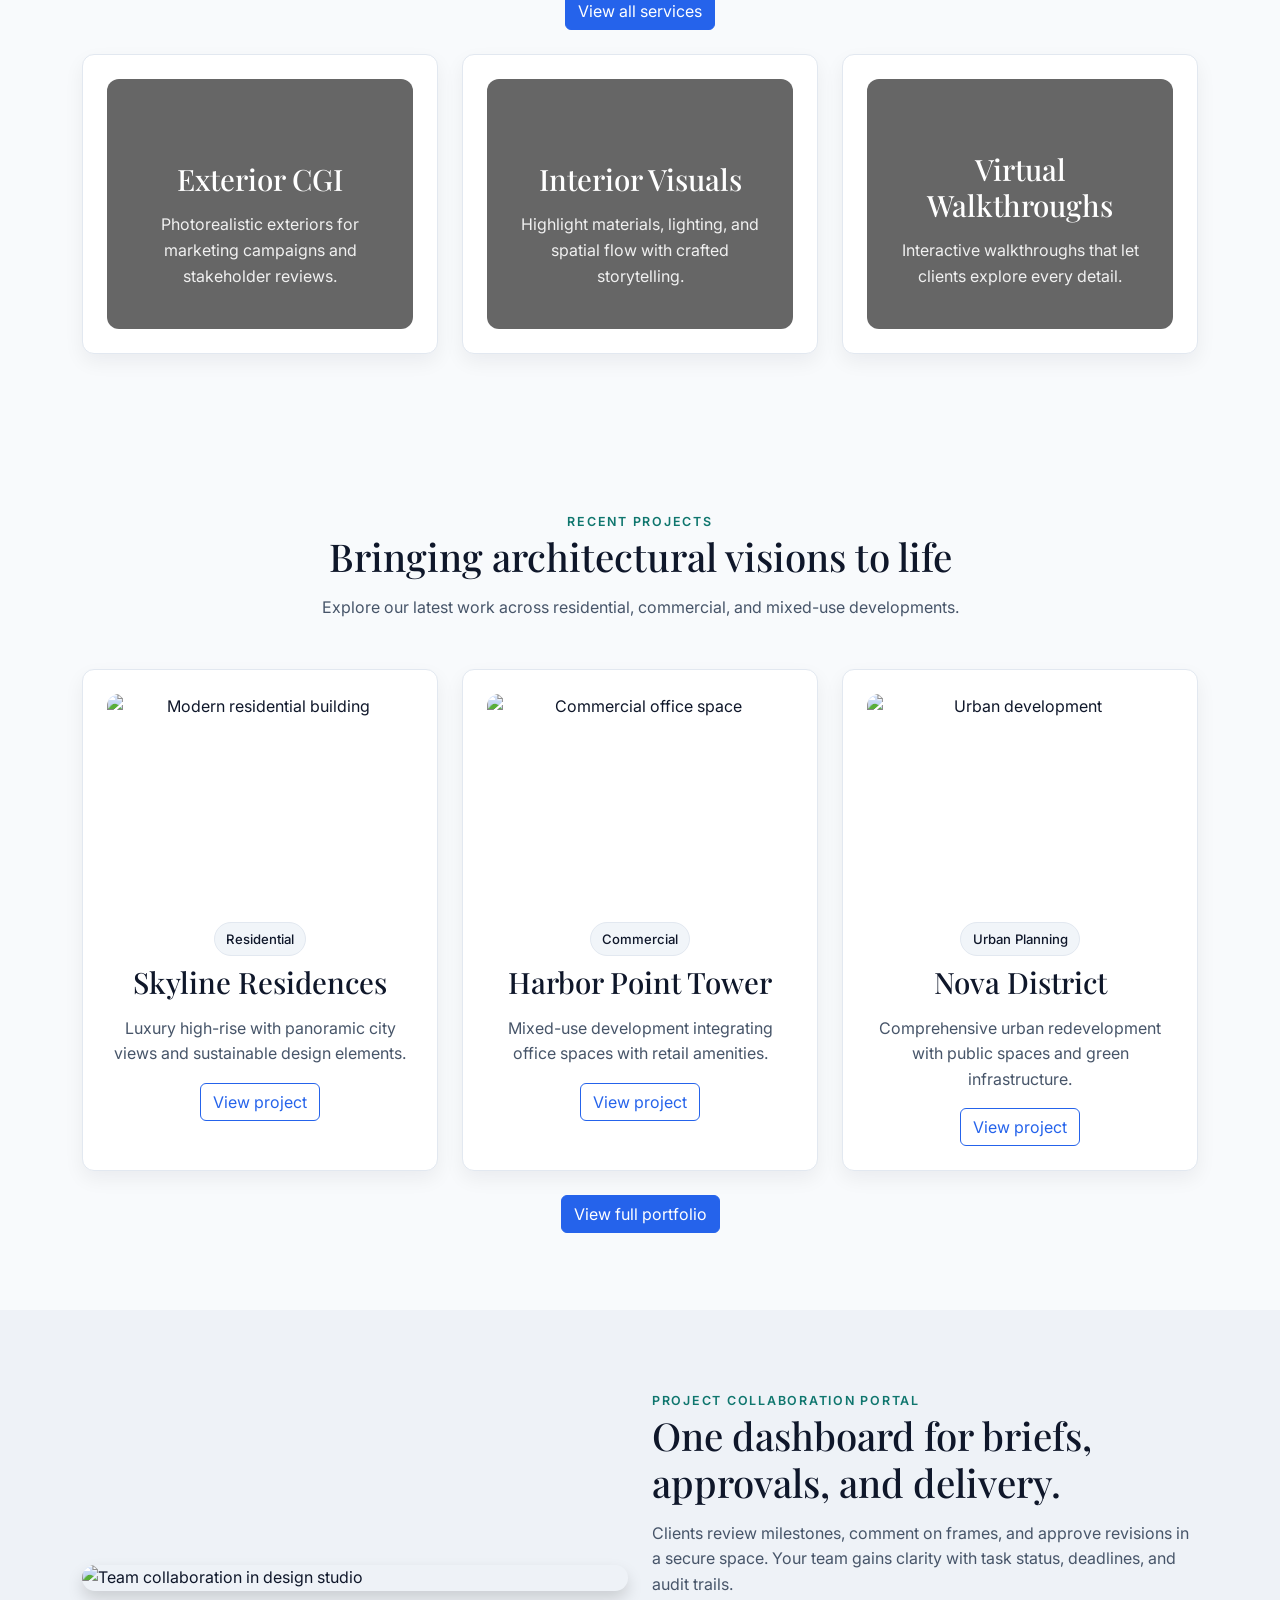
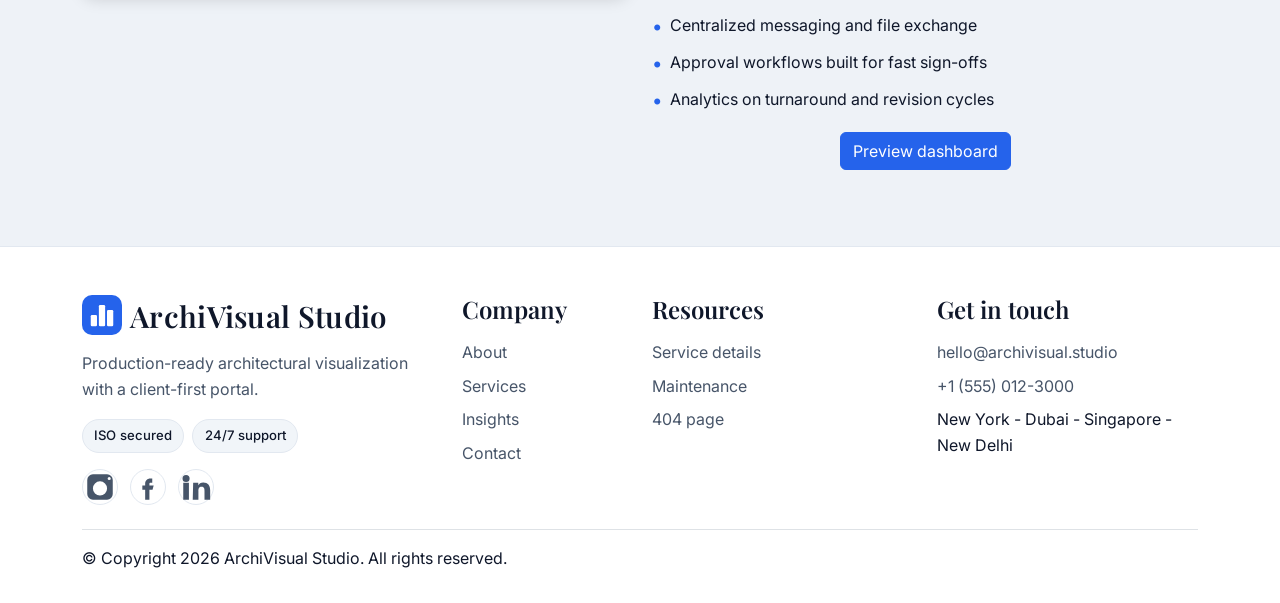
==== commit 57799dc5: "a" ====
--- a/index.html
+++ b/index.html
@@ -20,12 +20,11 @@
 <body>
   <div class="page-wrapper">
     <header class="site-header">
-      <nav class="navbar navbar-expand-lg">
+      <nav class="navbar">
         <div class="container">
           <a class="navbar-brand" href="index.html">
-            <img src="favicon.svg" alt="ArchiVisual Studio Logo"
-              style="width: 32px; height: 32px; display: inline-block; vertical-align: middle; margin-right: 8px;">
-            <span style="display: inline-block; vertical-align: middle; font-weight: 700; letter-spacing: 0.3px;">ArchiVisual Studio</span>
+            <img src="favicon.svg" alt="ArchiVisual Studio Logo" class="logo-img">
+            <span class="brand-text">ArchiVisual Studio</span>
           </a>
           <button class="navbar-toggler" type="button" data-bs-toggle="collapse" data-bs-target="#mainNav"
             aria-controls="mainNav" aria-expanded="false" aria-label="Toggle navigation">
@@ -125,34 +124,46 @@
             <div class="col-lg-7">
               <div class="row g-3">
                 <div class="col-md-6">
-                  <div class="feature-card" style="background-image: url('https://images.unsplash.com/photo-1556761175-b413da4baf72?auto=format&fit=crop&w=800&q=80') !important; background-size: cover !important; background-position: center !important; min-height: 200px; position: relative;">
-                    <div style="background: rgba(0,0,0,0.6); padding: 1.5rem; border-radius: inherit; height: 100%; display: flex; flex-direction: column; justify-content: flex-end;">
+                  <div class="feature-card"
+                    style="background-image: url('https://images.unsplash.com/photo-1556761175-b413da4baf72?auto=format&fit=crop&w=800&q=80') !important; background-size: cover !important; background-position: center !important; min-height: 200px; position: relative;">
+                    <div
+                      style="background: rgba(0,0,0,0.6); padding: 1.5rem; border-radius: inherit; height: 100%; display: flex; flex-direction: column; justify-content: flex-end;">
                       <h3 style="color: white; margin-top: 0;">White-label</h3>
-                      <p style="color: rgba(255,255,255,0.9);">Deliver client-facing assets with your brand throughout the portal.</p>
+                      <p style="color: rgba(255,255,255,0.9);">Deliver client-facing assets with your brand throughout
+                        the portal.</p>
                     </div>
                   </div>
                 </div>
                 <div class="col-md-6">
-                  <div class="feature-card" style="background-image: url('https://images.unsplash.com/photo-1504384308090-c894fdcc538d?auto=format&fit=crop&w=800&q=80') !important; background-size: cover !important; background-position: center !important; min-height: 200px; position: relative;">
-                    <div style="background: rgba(0,0,0,0.6); padding: 1.5rem; border-radius: inherit; height: 100%; display: flex; flex-direction: column; justify-content: flex-end;">
+                  <div class="feature-card"
+                    style="background-image: url('https://images.unsplash.com/photo-1504384308090-c894fdcc538d?auto=format&fit=crop&w=800&q=80') !important; background-size: cover !important; background-position: center !important; min-height: 200px; position: relative;">
+                    <div
+                      style="background: rgba(0,0,0,0.6); padding: 1.5rem; border-radius: inherit; height: 100%; display: flex; flex-direction: column; justify-content: flex-end;">
                       <h3 style="color: white; margin-top: 0;">Campaign timelines</h3>
-                      <p style="color: rgba(255,255,255,0.9);">Match render delivery to product launches and marketing milestones.</p>
+                      <p style="color: rgba(255,255,255,0.9);">Match render delivery to product launches and marketing
+                        milestones.</p>
                     </div>
                   </div>
                 </div>
                 <div class="col-md-6">
-                  <div class="feature-card" style="background-image: url('https://images.unsplash.com/photo-1600880292203-757bb62b4baf?auto=format&fit=crop&w=800&q=80') !important; background-size: cover !important; background-position: center !important; min-height: 200px; position: relative;">
-                    <div style="background: rgba(0,0,0,0.6); padding: 1.5rem; border-radius: inherit; height: 100%; display: flex; flex-direction: column; justify-content: flex-end;">
+                  <div class="feature-card"
+                    style="background-image: url('https://images.unsplash.com/photo-1600880292203-757bb62b4baf?auto=format&fit=crop&w=800&q=80') !important; background-size: cover !important; background-position: center !important; min-height: 200px; position: relative;">
+                    <div
+                      style="background: rgba(0,0,0,0.6); padding: 1.5rem; border-radius: inherit; height: 100%; display: flex; flex-direction: column; justify-content: flex-end;">
                       <h3 style="color: white; margin-top: 0;">Agency SLAs</h3>
-                      <p style="color: rgba(255,255,255,0.9);">Priority response windows and revision tracking built for fast teams.</p>
+                      <p style="color: rgba(255,255,255,0.9);">Priority response windows and revision tracking built for
+                        fast teams.</p>
                     </div>
                   </div>
                 </div>
                 <div class="col-md-6">
-                  <div class="feature-card" style="background-image: url('https://images.unsplash.com/photo-1552664730-d307ca884978?auto=format&fit=crop&w=800&q=80') !important; background-size: cover !important; background-position: center !important; min-height: 200px; position: relative;">
-                    <div style="background: rgba(0,0,0,0.6); padding: 1.5rem; border-radius: inherit; height: 100%; display: flex; flex-direction: column; justify-content: flex-end;">
+                  <div class="feature-card"
+                    style="background-image: url('https://images.unsplash.com/photo-1552664730-d307ca884978?auto=format&fit=crop&w=800&q=80') !important; background-size: cover !important; background-position: center !important; min-height: 200px; position: relative;">
+                    <div
+                      style="background: rgba(0,0,0,0.6); padding: 1.5rem; border-radius: inherit; height: 100%; display: flex; flex-direction: column; justify-content: flex-end;">
                       <h3 style="color: white; margin-top: 0;">Trusted partners</h3>
-                      <p style="color: rgba(255,255,255,0.9);">Architects, developers, and agencies rely on our studio network.</p>
+                      <p style="color: rgba(255,255,255,0.9);">Architects, developers, and agencies rely on our studio
+                        network.</p>
                     </div>
                   </div>
                 </div>
@@ -173,26 +184,35 @@
           </div>
           <div class="row g-4">
             <div class="col-md-6 col-lg-4">
-              <div class="service-card" style="background-image: url('https://images.unsplash.com/photo-1448630360428-65456885c650?auto=format&fit=crop&w=800&q=80'); background-size: cover; background-position: center; min-height: 300px; position: relative;">
-                <div style="background: rgba(0,0,0,0.6); padding: 1.5rem; border-radius: inherit; height: 100%; display: flex; flex-direction: column; justify-content: flex-end;">
+              <div class="service-card"
+                style="background-image: url('https://images.unsplash.com/photo-1448630360428-65456885c650?auto=format&fit=crop&w=800&q=80'); background-size: cover; background-position: center; min-height: 300px; position: relative;">
+                <div
+                  style="background: rgba(0,0,0,0.6); padding: 1.5rem; border-radius: inherit; height: 100%; display: flex; flex-direction: column; justify-content: flex-end;">
                   <h3 style="color: white; margin-top: 0;">Exterior CGI</h3>
-                  <p style="color: rgba(255,255,255,0.9);">Photorealistic exteriors for marketing campaigns and stakeholder reviews.</p>
-                </div>
-              </div>
-            </div>
-            <div class="col-md-6 col-lg-4">
-              <div class="service-card" style="background-image: url('https://images.unsplash.com/photo-1486406146926-c627a92ad1ab?auto=format&fit=crop&w=800&q=80'); background-size: cover; background-position: center; min-height: 300px; position: relative;">
-                <div style="background: rgba(0,0,0,0.6); padding: 1.5rem; border-radius: inherit; height: 100%; display: flex; flex-direction: column; justify-content: flex-end;">
+                  <p style="color: rgba(255,255,255,0.9);">Photorealistic exteriors for marketing campaigns and
+                    stakeholder reviews.</p>
+                </div>
+              </div>
+            </div>
+            <div class="col-md-6 col-lg-4">
+              <div class="service-card"
+                style="background-image: url('https://images.unsplash.com/photo-1486406146926-c627a92ad1ab?auto=format&fit=crop&w=800&q=80'); background-size: cover; background-position: center; min-height: 300px; position: relative;">
+                <div
+                  style="background: rgba(0,0,0,0.6); padding: 1.5rem; border-radius: inherit; height: 100%; display: flex; flex-direction: column; justify-content: flex-end;">
                   <h3 style="color: white; margin-top: 0;">Interior Visuals</h3>
-                  <p style="color: rgba(255,255,255,0.9);">Highlight materials, lighting, and spatial flow with crafted storytelling.</p>
-                </div>
-              </div>
-            </div>
-            <div class="col-md-6 col-lg-4">
-              <div class="service-card" style="background-image: url('https://images.unsplash.com/photo-1451187580459-43490279c0fa?auto=format&fit=crop&w=800&q=80'); background-size: cover; background-position: center; min-height: 300px; position: relative;">
-                <div style="background: rgba(0,0,0,0.6); padding: 1.5rem; border-radius: inherit; height: 100%; display: flex; flex-direction: column; justify-content: flex-end;">
+                  <p style="color: rgba(255,255,255,0.9);">Highlight materials, lighting, and spatial flow with crafted
+                    storytelling.</p>
+                </div>
+              </div>
+            </div>
+            <div class="col-md-6 col-lg-4">
+              <div class="service-card"
+                style="background-image: url('https://images.unsplash.com/photo-1451187580459-43490279c0fa?auto=format&fit=crop&w=800&q=80'); background-size: cover; background-position: center; min-height: 300px; position: relative;">
+                <div
+                  style="background: rgba(0,0,0,0.6); padding: 1.5rem; border-radius: inherit; height: 100%; display: flex; flex-direction: column; justify-content: flex-end;">
                   <h3 style="color: white; margin-top: 0;">Virtual Walkthroughs</h3>
-                  <p style="color: rgba(255,255,255,0.9);">Interactive walkthroughs that let clients explore every detail.</p>
+                  <p style="color: rgba(255,255,255,0.9);">Interactive walkthroughs that let clients explore every
+                    detail.</p>
                 </div>
               </div>
             </div>
@@ -293,9 +313,9 @@
       <div class="container">
         <div class="row g-4">
           <div class="col-lg-4">
-            <div style="display: flex; align-items: center; gap: 8px; margin-bottom: 1rem;">
-              <img src="favicon.svg" alt="ArchiVisual Studio Logo" style="width: 32px; height: 32px;">
-              <h3 class="footer-title" style="margin-bottom: 0; font-weight: 700; letter-spacing: 0.3px;">ArchiVisual Studio</h3>
+            <div style="display: flex; align-items: center; margin-bottom: 1rem;">
+              <img src="favicon.svg" alt="ArchiVisual Studio Logo" class="logo-img">
+              <h3 class="footer-title brand-text" style="margin-bottom: 0;">ArchiVisual Studio</h3>
             </div>
             <p>Production-ready architectural visualization with a client-first portal.</p>
             <div class="d-flex gap-2">
@@ -359,4 +379,4 @@
   <script src="js/main.js"></script>
 </body>
 
-</html>
+</html>
--- a/css/styles.css
+++ b/css/styles.css
@@ -117,6 +117,27 @@
   color: var(--text);
 }
 
+.logo-img {
+  width: 40px;
+  height: 40px;
+  display: inline-block;
+  vertical-align: middle;
+  transition: transform 0.3s ease;
+  margin-right: 8px;
+}
+
+.brand-text {
+  display: inline-block;
+  vertical-align: middle;
+  font-weight: 700;
+  letter-spacing: 0.3px;
+}
+
+.navbar-brand:hover .logo-img {
+  transform: scale(1.1);
+}
+
+
 .navbar-brand:hover,
 .navbar-brand:focus {
   color: var(--text);
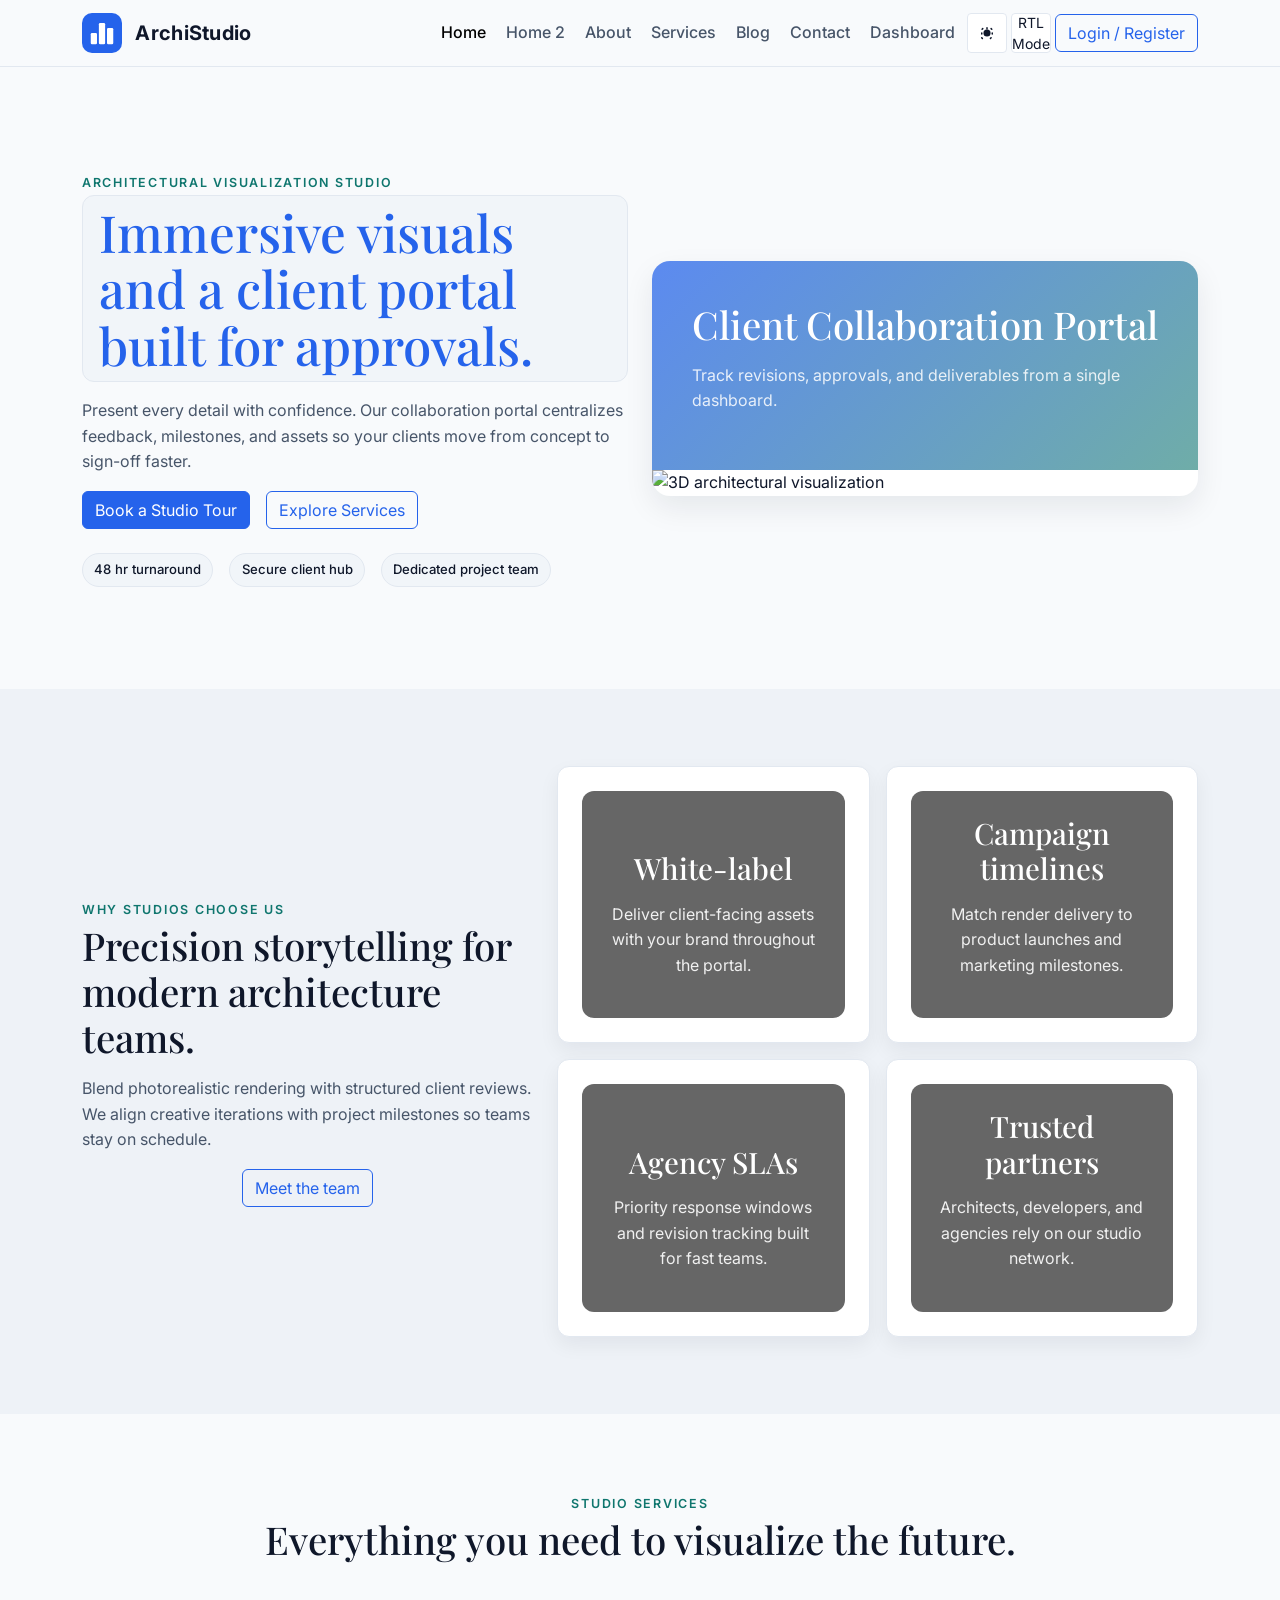
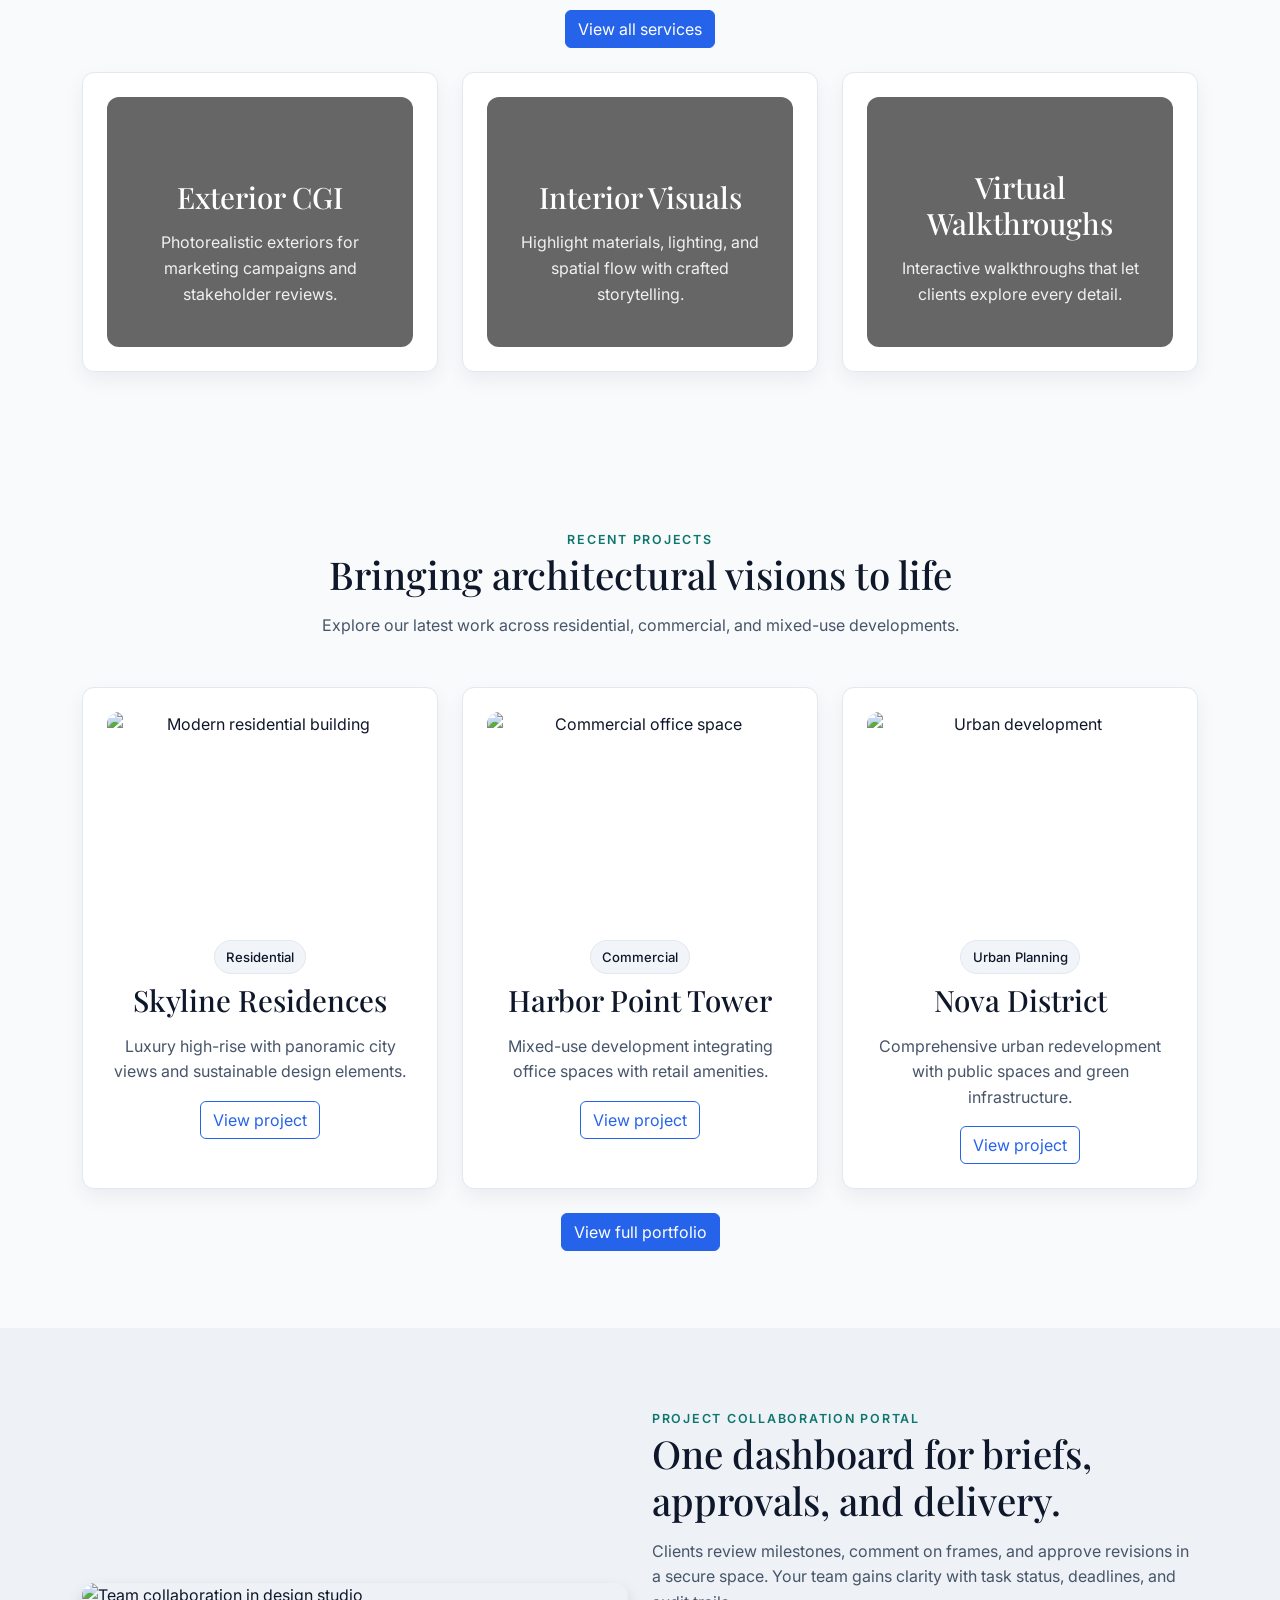
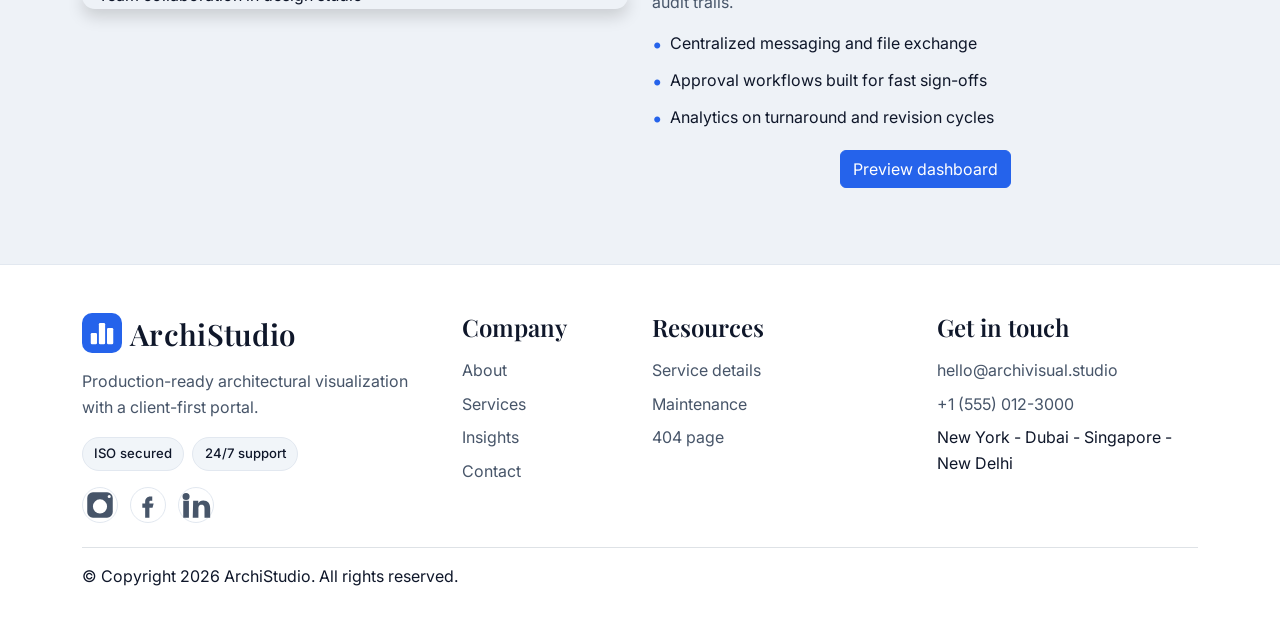
==== commit b7ee1636: "kokk" ====
--- a/index.html
+++ b/index.html
@@ -20,11 +20,11 @@
 <body>
   <div class="page-wrapper">
     <header class="site-header">
-      <nav class="navbar">
+      <nav class="navbar navbar-expand-lg">
         <div class="container">
           <a class="navbar-brand" href="index.html">
-            <img src="favicon.svg" alt="ArchiVisual Studio Logo" class="logo-img">
-            <span class="brand-text">ArchiVisual Studio</span>
+            <img src="favicon.svg" alt="ArchiStudio Logo" class="logo-img">
+            <span class="brand-text">ArchiStudio</span>
           </a>
           <button class="navbar-toggler" type="button" data-bs-toggle="collapse" data-bs-target="#mainNav"
             aria-controls="mainNav" aria-expanded="false" aria-label="Toggle navigation">
@@ -78,7 +78,7 @@
           <div class="row align-items-center g-4">
             <div class="col-lg-6">
               <span class="eyebrow">Architectural Visualization Studio</span>
-              <h1>Immersive visuals and a client portal built for approvals.</h1>
+              <h1 class="hero-title-styled">Immersive visuals and a client portal built for approvals.</h1>
               <p>
                 Present every detail with confidence. Our collaboration portal centralizes feedback,
                 milestones, and assets so your clients move from concept to sign-off faster.
@@ -314,8 +314,8 @@
         <div class="row g-4">
           <div class="col-lg-4">
             <div style="display: flex; align-items: center; margin-bottom: 1rem;">
-              <img src="favicon.svg" alt="ArchiVisual Studio Logo" class="logo-img">
-              <h3 class="footer-title brand-text" style="margin-bottom: 0;">ArchiVisual Studio</h3>
+              <img src="favicon.svg" alt="ArchiStudio Logo" class="logo-img">
+              <h3 class="footer-title brand-text" style="margin-bottom: 0;">ArchiStudio</h3>
             </div>
             <p>Production-ready architectural visualization with a client-first portal.</p>
             <div class="d-flex gap-2">
@@ -369,7 +369,7 @@
           </div>
         </div>
         <div class="d-flex justify-content-between align-items-center flex-wrap gap-3 mt-4 border-top pt-3">
-          <span>&copy; Copyright 2026 ArchiVisual Studio. All rights reserved.</span>
+          <span>&copy; Copyright 2026 ArchiStudio. All rights reserved.</span>
         </div>
       </div>
     </footer>
--- a/css/styles.css
+++ b/css/styles.css
@@ -278,6 +278,15 @@
   margin: 0 0 1rem;
 }
 
+.hero-title-styled {
+  background: var(--surface-alt);
+  padding: 0.5rem 1rem;
+  border-radius: var(--radius-sm);
+  display: inline-block;
+  border: 1px solid var(--border);
+  color: var(--primary);
+}
+
 .hero {
   padding: clamp(4rem, 8vw, 7rem) 0;
 }
@@ -678,7 +687,52 @@
   border-radius: 999px;
 }
 
+.auth-heading {
+  font-size: 1.15rem;
+  /* Reduced from 1.5rem */
+  color: var(--text-muted);
+  font-weight: 500;
+  margin-bottom: 0.5rem;
+}
+
+.auth-card .logo-img {
+  width: 64px;
+  height: 64px;
+}
+
+.auth-card .brand-text {
+  font-size: 1.75rem;
+}
+
 @media (max-width: 991px) {
+  .navbar-collapse {
+    position: absolute;
+    top: 100%;
+    left: 0;
+    width: 100%;
+    background: var(--surface);
+    z-index: 1050;
+    padding: 0.5rem 1rem;
+    /* Reduced padding */
+    border-bottom: 1px solid var(--border);
+    box-shadow: var(--shadow);
+  }
+
+  /* Reset gap from bootstrap utility and tighten links */
+  .navbar-nav {
+    gap: 0 !important;
+  }
+
+  .navbar-nav .nav-link {
+    padding-top: 0.2rem;
+    padding-bottom: 0.2rem;
+  }
+
+  /* Ensure toggler stays right */
+  .navbar-toggler {
+    margin-left: auto;
+  }
+
   .dashboard-shell {
     grid-template-columns: 1fr;
   }
@@ -747,7 +801,7 @@
   }
 }
 
-@media (max-width: 767px) {
+@media (max-width: 991px) {
   .hero-card {
     border-radius: var(--radius-sm);
   }
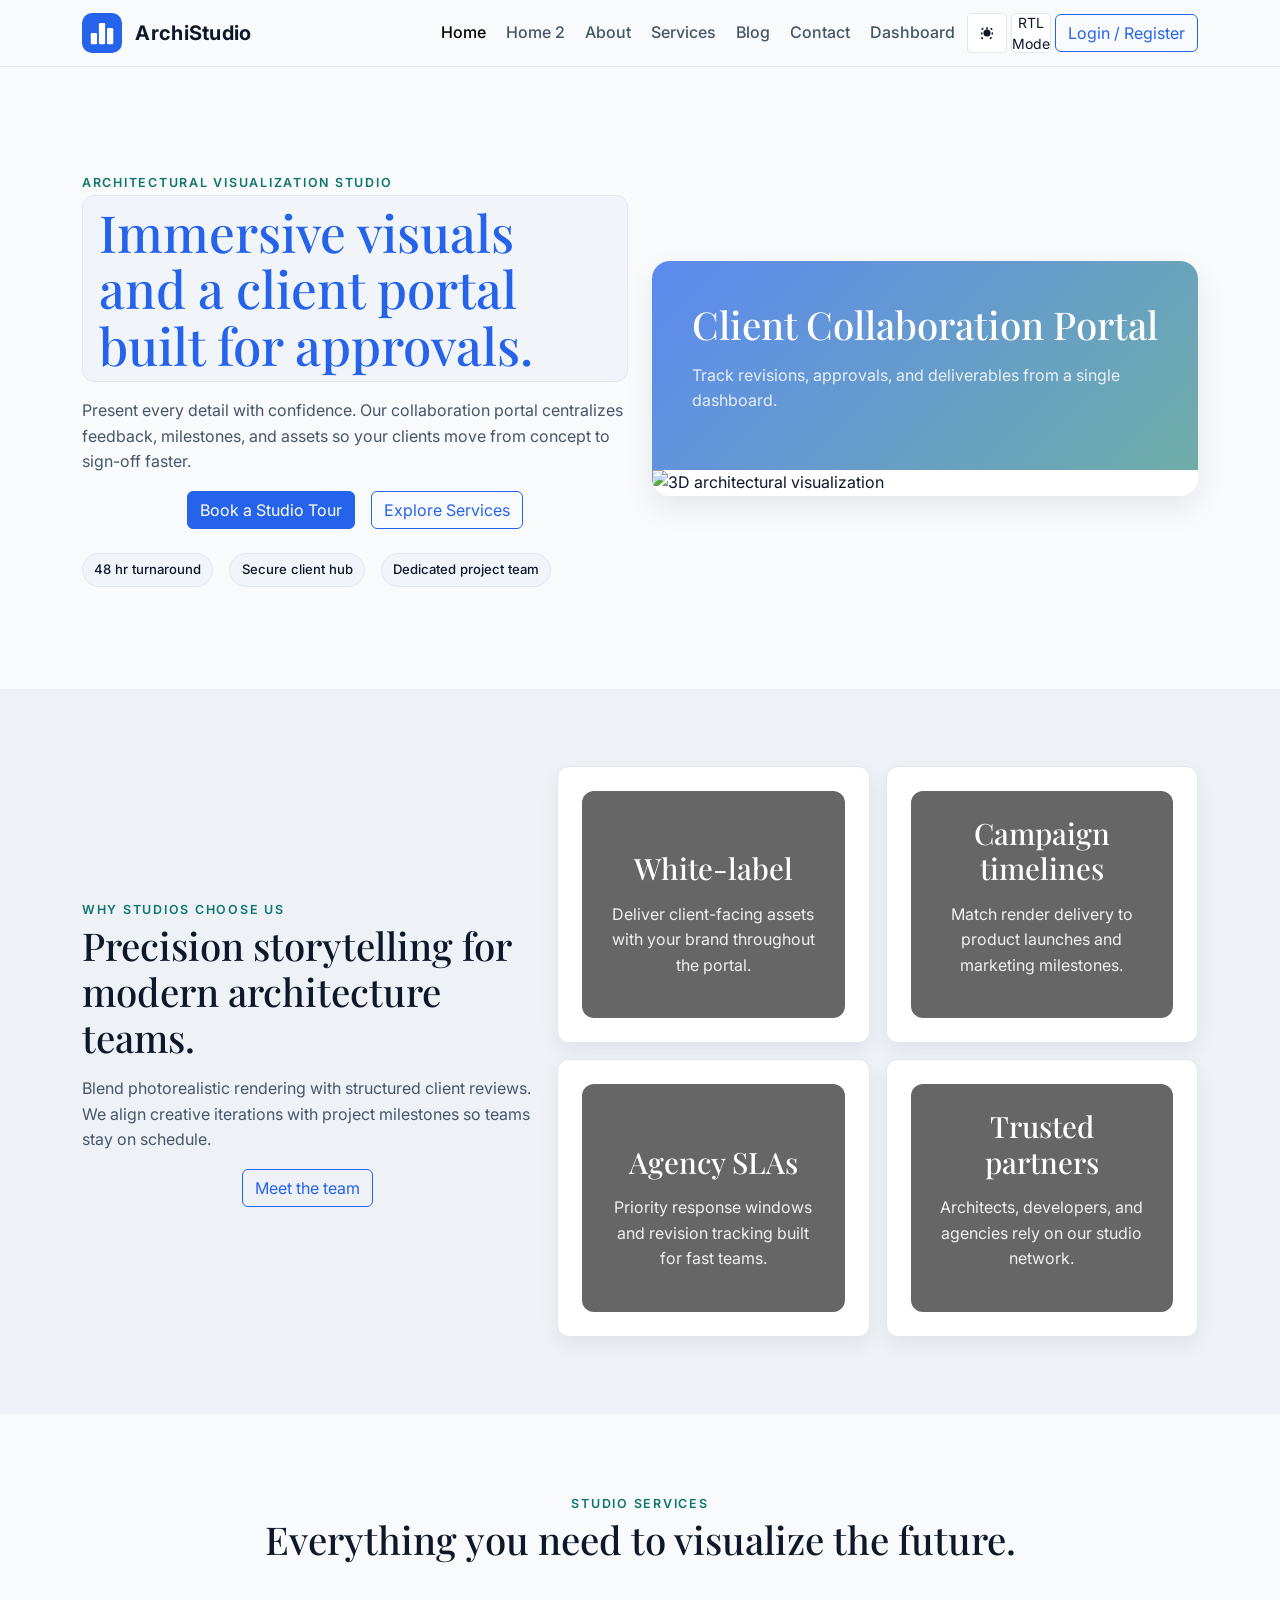
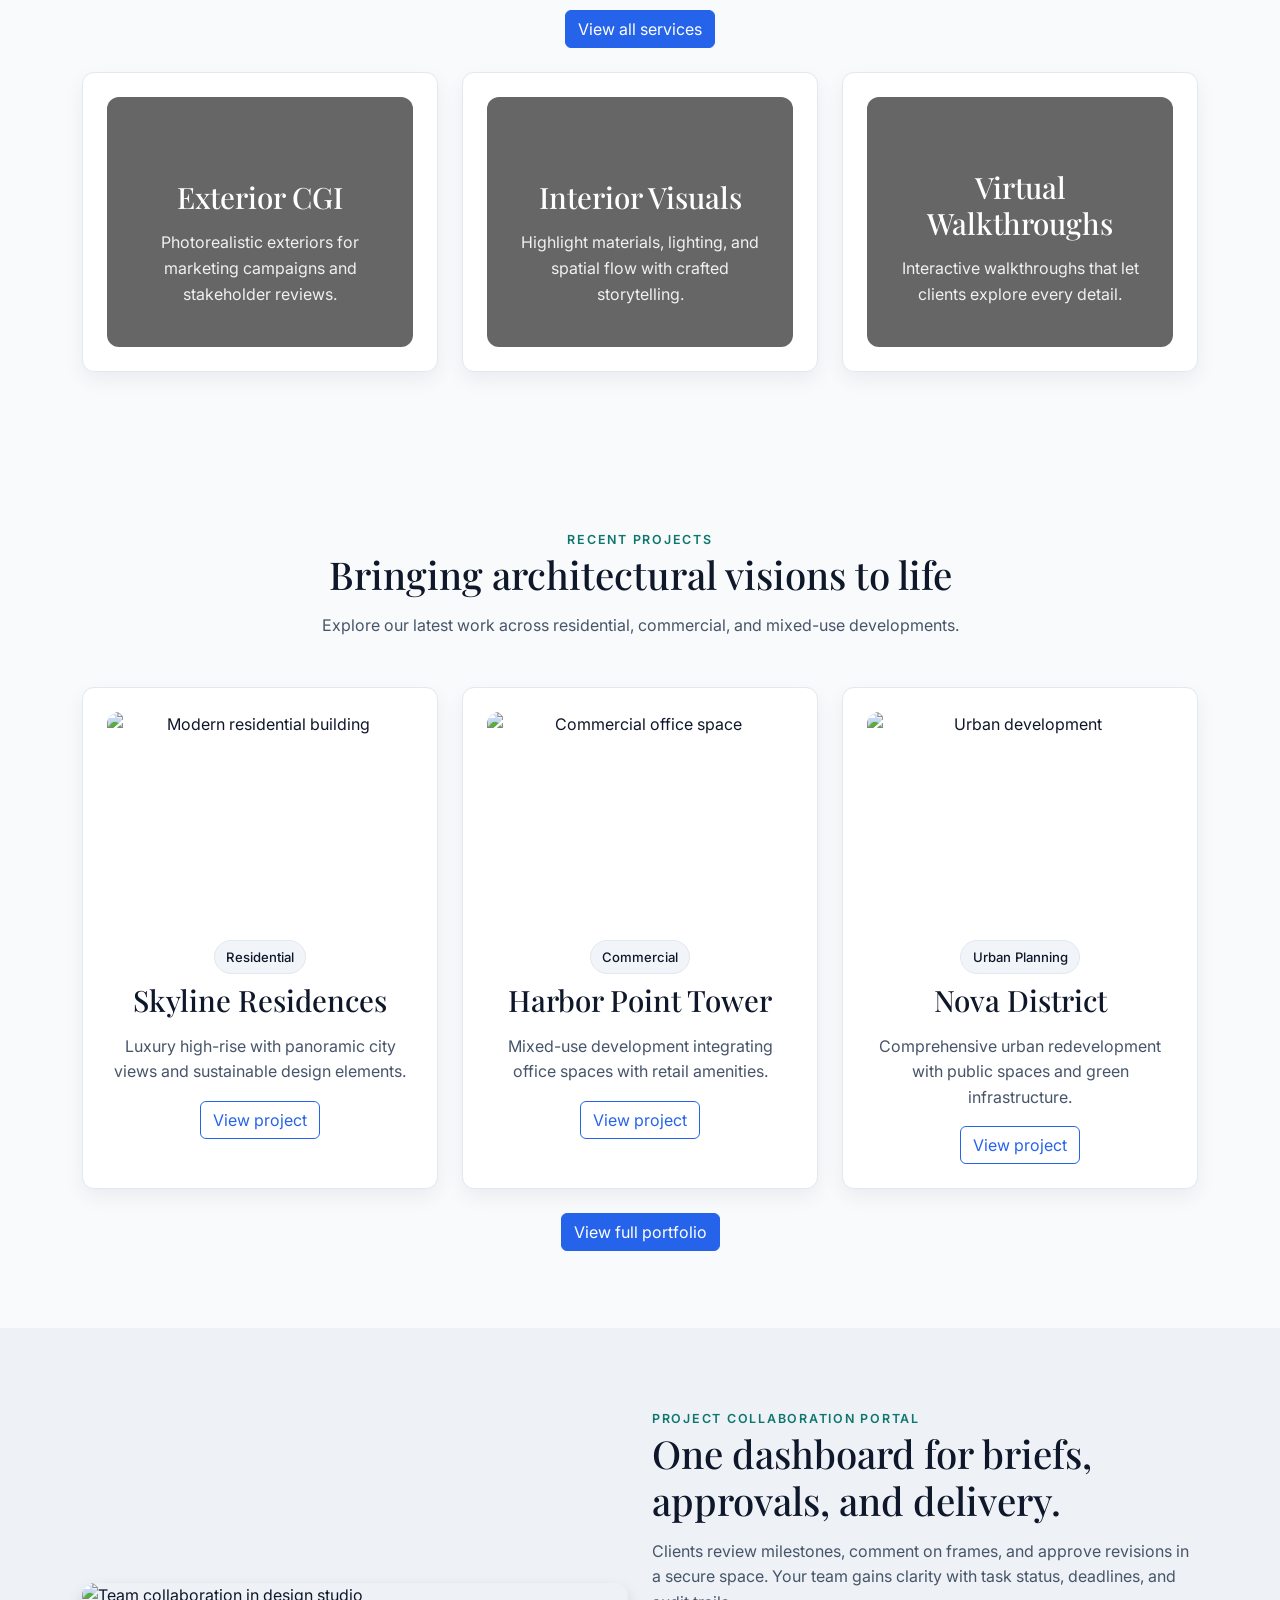
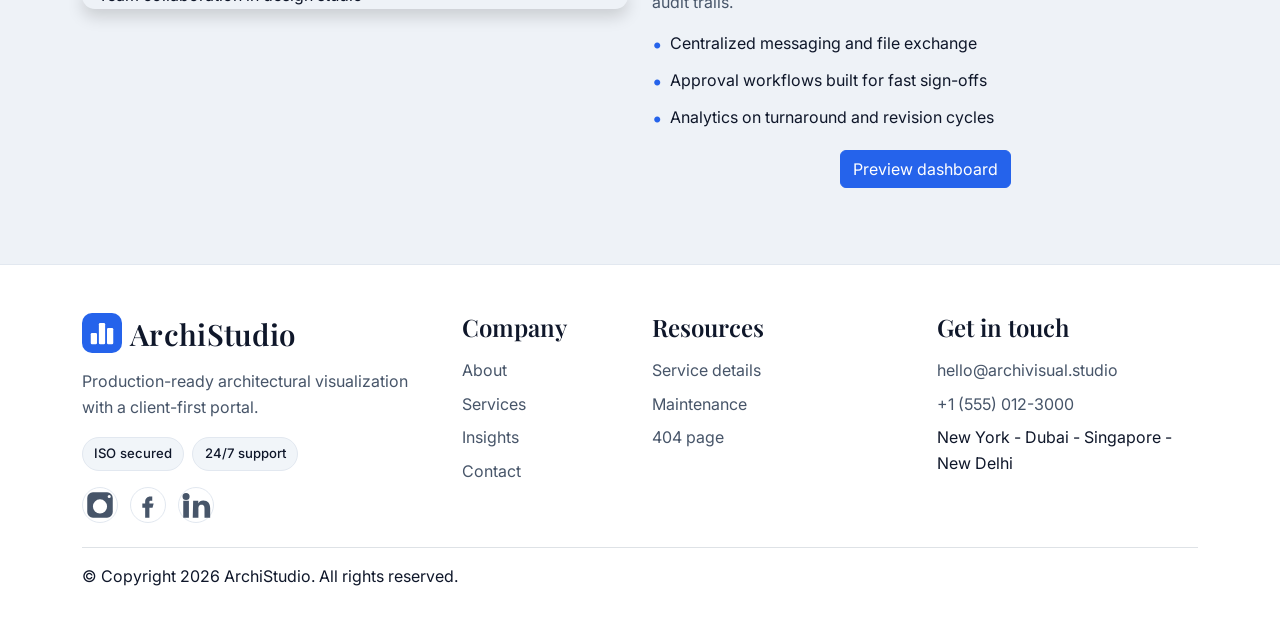
==== commit c8de3fa4: "okok" ====
--- a/index.html
+++ b/index.html
@@ -83,9 +83,11 @@
                 Present every detail with confidence. Our collaboration portal centralizes feedback,
                 milestones, and assets so your clients move from concept to sign-off faster.
               </p>
-              <div class="d-flex flex-wrap gap-3">
-                <a class="btn btn-primary" href="contact.html">Book a Studio Tour</a>
-                <a class="btn btn-outline-primary" href="services.html">Explore Services</a>
+              <div class="text-center">
+                <div class="d-flex flex-wrap gap-3 justify-content-center">
+                  <a class="btn btn-primary" href="contact.html">Book a Studio Tour</a>
+                  <a class="btn btn-outline-primary" href="services.html">Explore Services</a>
+                </div>
               </div>
               <div class="d-flex flex-wrap gap-3 mt-4">
                 <span class="tag">48 hr turnaround</span>
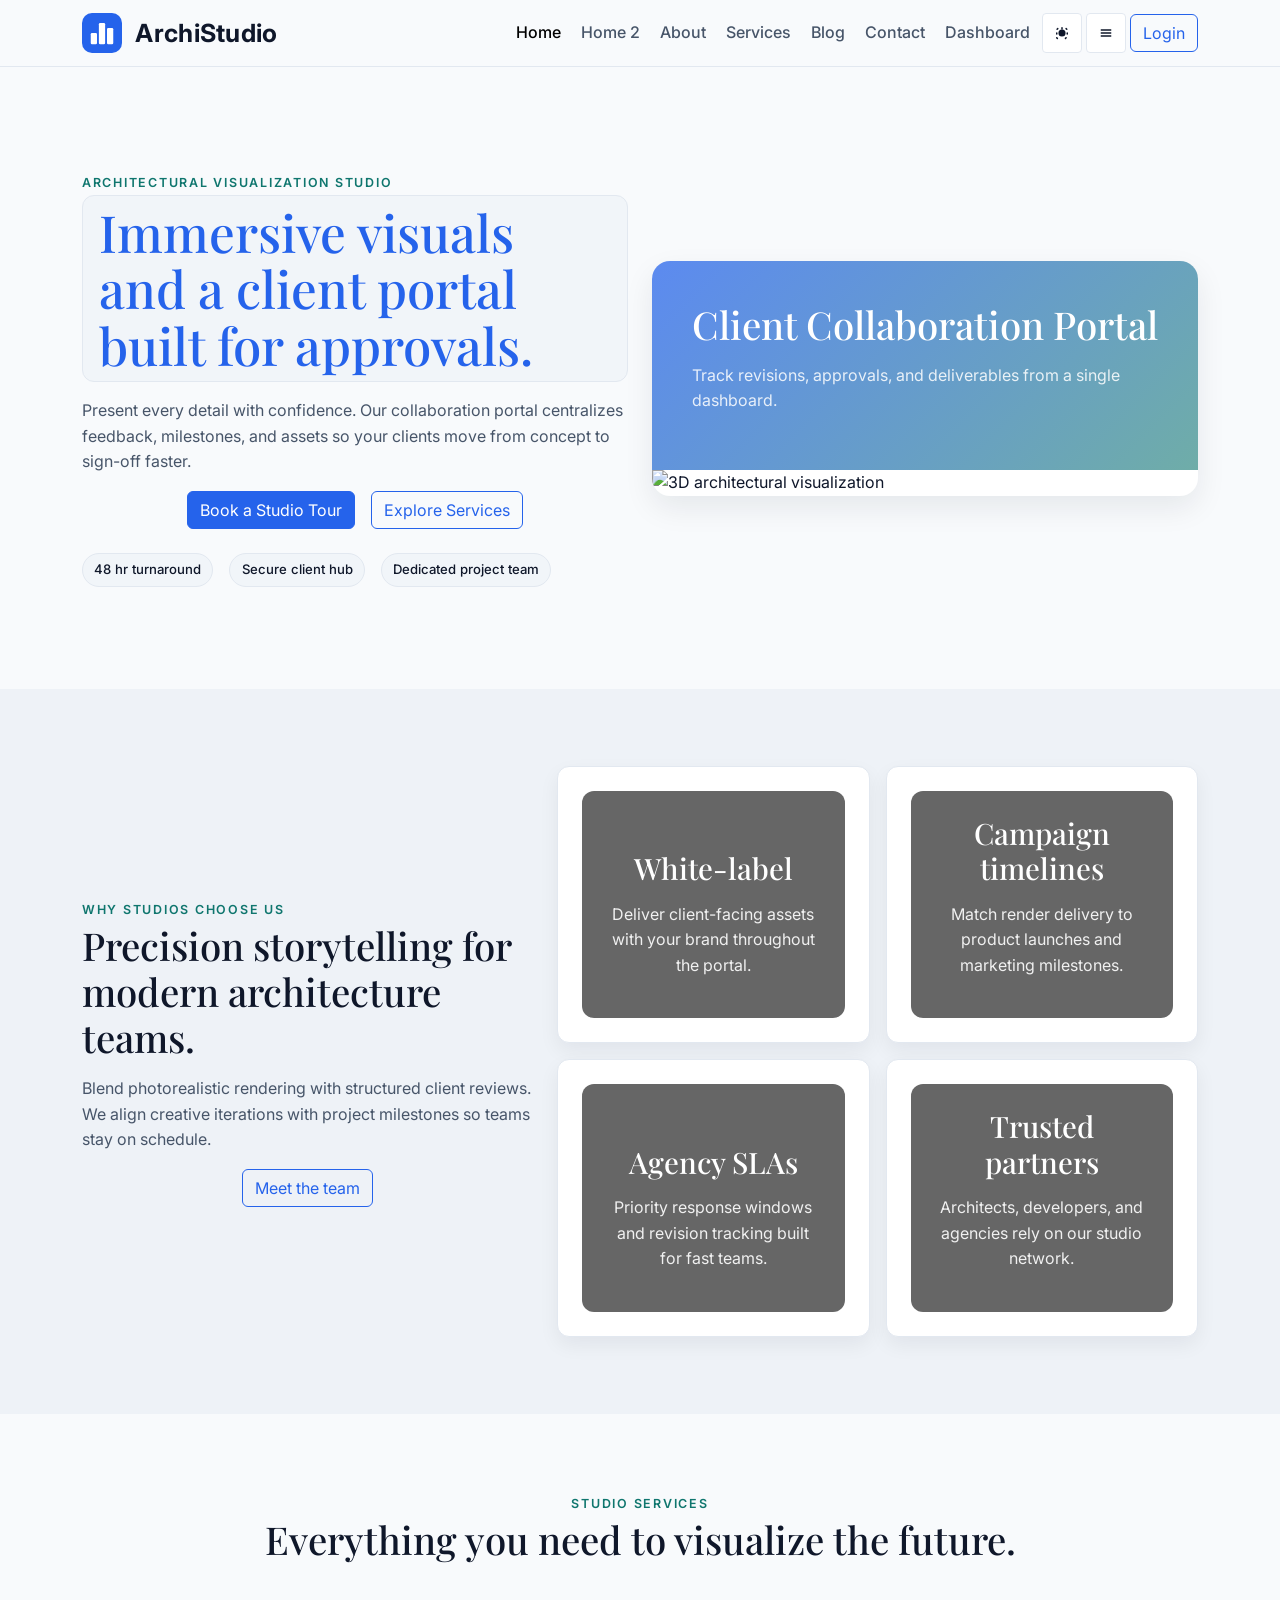
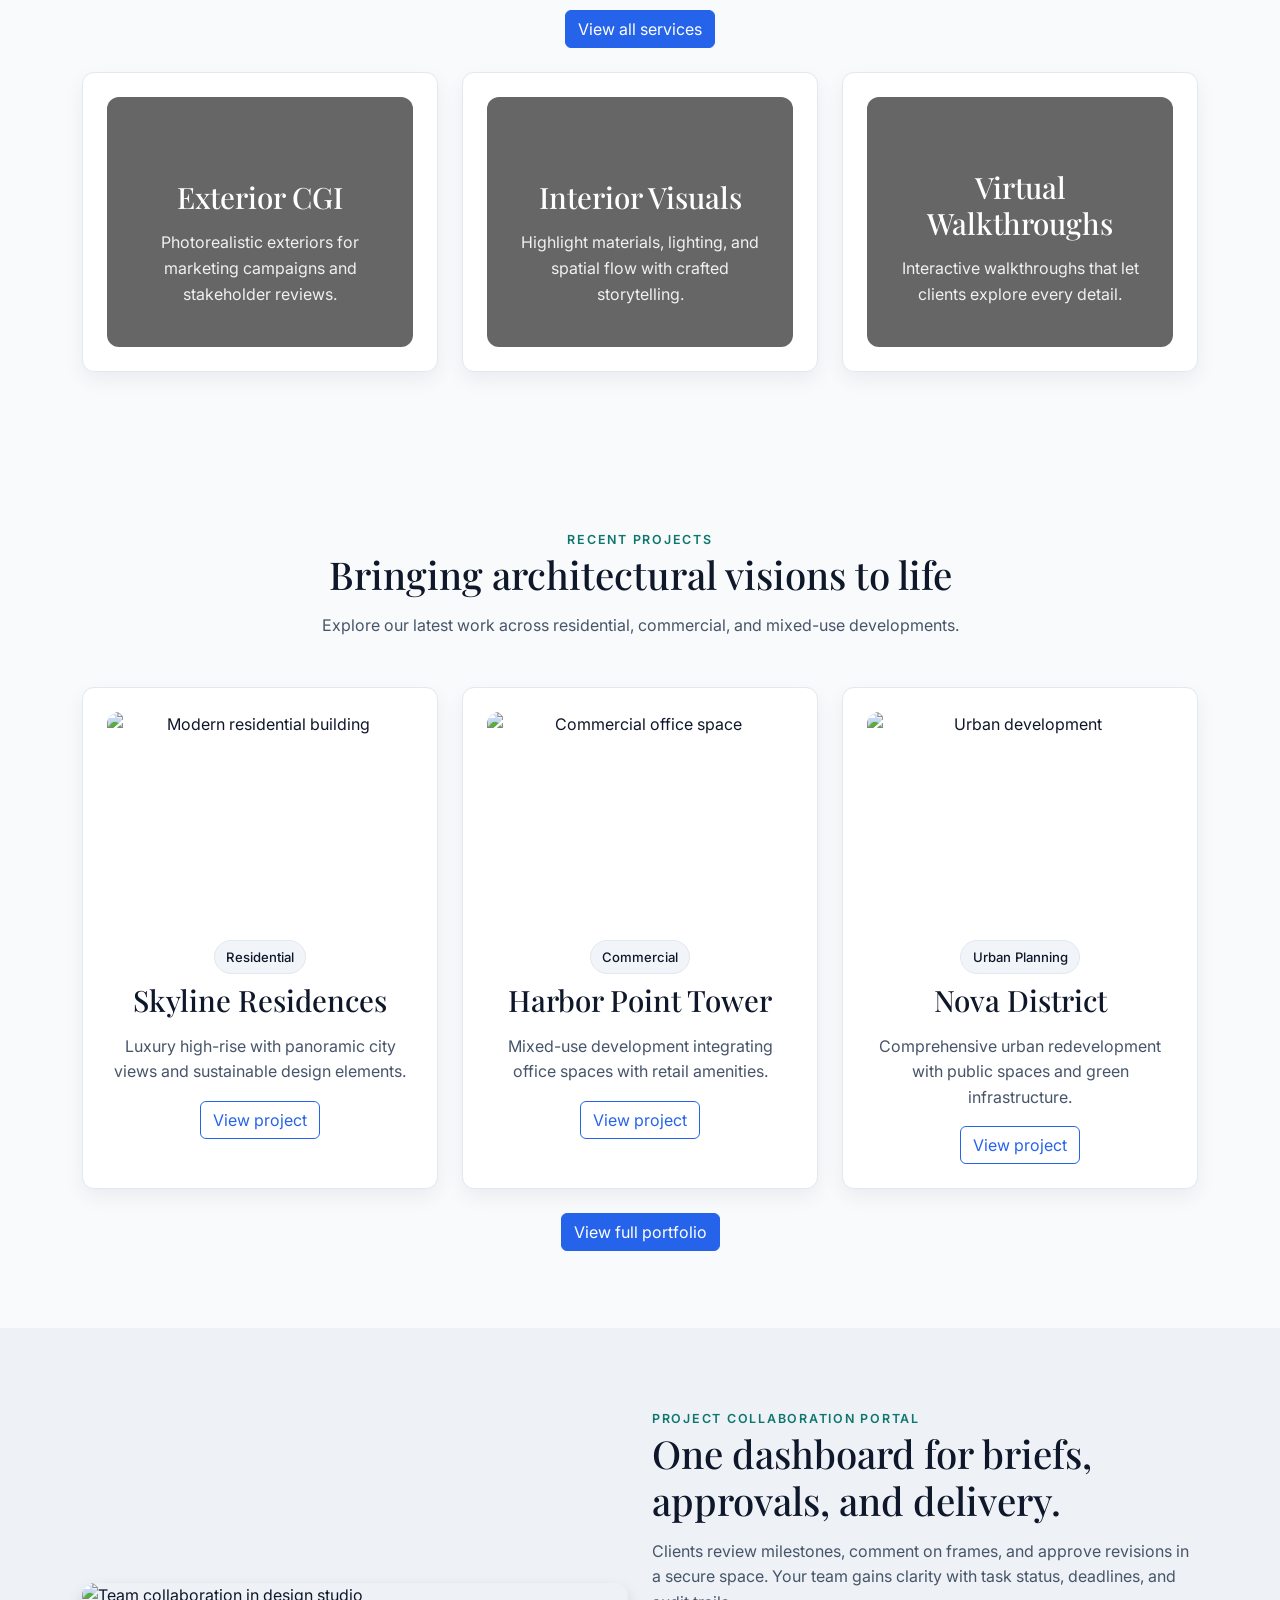
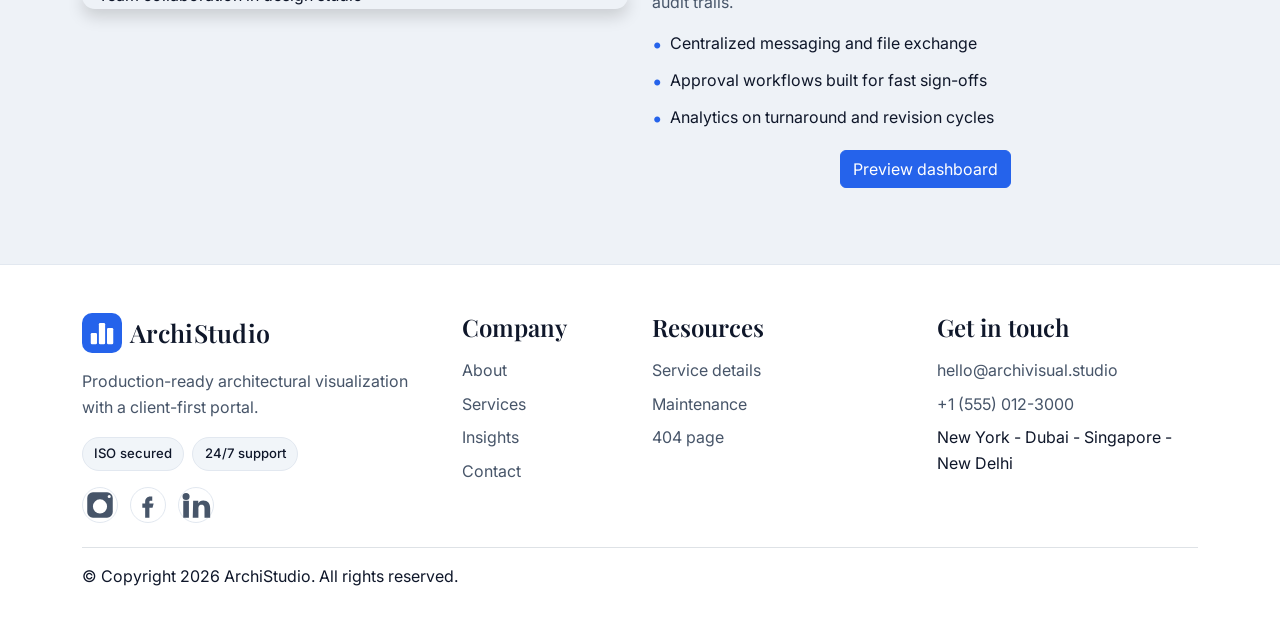
==== commit 06768586: "QWDF" ====
--- a/index.html
+++ b/index.html
@@ -54,17 +54,15 @@
                 <a class="nav-link" href="dashboard.html">Dashboard</a>
               </li>
               <li class="nav-item">
-                <button class="btn theme-toggle btn-sm" data-theme-toggle aria-pressed="false">
-                  Dark mode
-                </button>
-              </li>
-              <li class="nav-item">
-                <button class="btn theme-toggle btn-sm" data-rtl-toggle aria-pressed="false">
-                  RTL Mode
-                </button>
-              </li>
-              <li class="nav-item">
-                <a class="btn btn-outline-primary" href="login.html">Login / Register</a>
+                <button class="btn theme-toggle btn-sm" data-theme-toggle aria-pressed="false"
+                  aria-label="Toggle theme"></button>
+              </li>
+              <li class="nav-item">
+                <button class="btn theme-toggle btn-sm" data-rtl-toggle aria-pressed="false"
+                  aria-label="Toggle RTL"></button>
+              </li>
+              <li class="nav-item">
+                <a class="btn btn-outline-primary" href="login.html">Login</a>
               </li>
             </ul>
           </div>
--- a/css/styles.css
+++ b/css/styles.css
@@ -131,6 +131,8 @@
   vertical-align: middle;
   font-weight: 700;
   letter-spacing: 0.3px;
+  font-size: clamp(1rem, 2.5vw, 1.5625rem);
+  /* Consistent 16px to 25px scale */
 }
 
 .navbar-brand:hover .logo-img {
@@ -695,14 +697,7 @@
   margin-bottom: 0.5rem;
 }
 
-.auth-card .logo-img {
-  width: 64px;
-  height: 64px;
-}
-
-.auth-card .brand-text {
-  font-size: 1.75rem;
-}
+
 
 @media (max-width: 991px) {
   .navbar-collapse {
@@ -892,6 +887,14 @@
   }
 
   /* Center flex containers */
+  /* Prevent stacking of auth links on mobile if they fit */
+  .auth-card .d-flex.justify-content-between {
+    flex-direction: row !important;
+    align-items: center !important;
+    justify-content: space-between !important;
+    gap: 0.5rem;
+  }
+
   .d-flex.justify-content-between {
     justify-content: center !important;
     flex-direction: column;
@@ -917,4 +920,39 @@
     padding-left: 1rem;
     padding-right: 1rem;
   }
+
+  /* Footer alignment fixes for 768px */
+  @media (min-width: 768px) and (max-width: 991px) {
+    .site-footer .row>div {
+      text-align: left !important;
+    }
+
+    .site-footer .footer-social {
+      justify-content: flex-start !important;
+    }
+
+    .site-footer .footer-title,
+    .site-footer p,
+    .site-footer a {
+      text-align: left !important;
+    }
+
+    .site-footer .tag {
+      margin-left: 0 !important;
+      margin-right: 0.5rem !important;
+    }
+  }
+}
+
+/* Navbar alignment for 1024px */
+@media (min-width: 992px) and (max-width: 1024px) {
+  .navbar-nav {
+    gap: 0.5rem !important;
+  }
+
+  .nav-link {
+    font-size: 0.9rem;
+    padding-left: 0.5rem !important;
+    padding-right: 0.5rem !important;
+  }
 }
